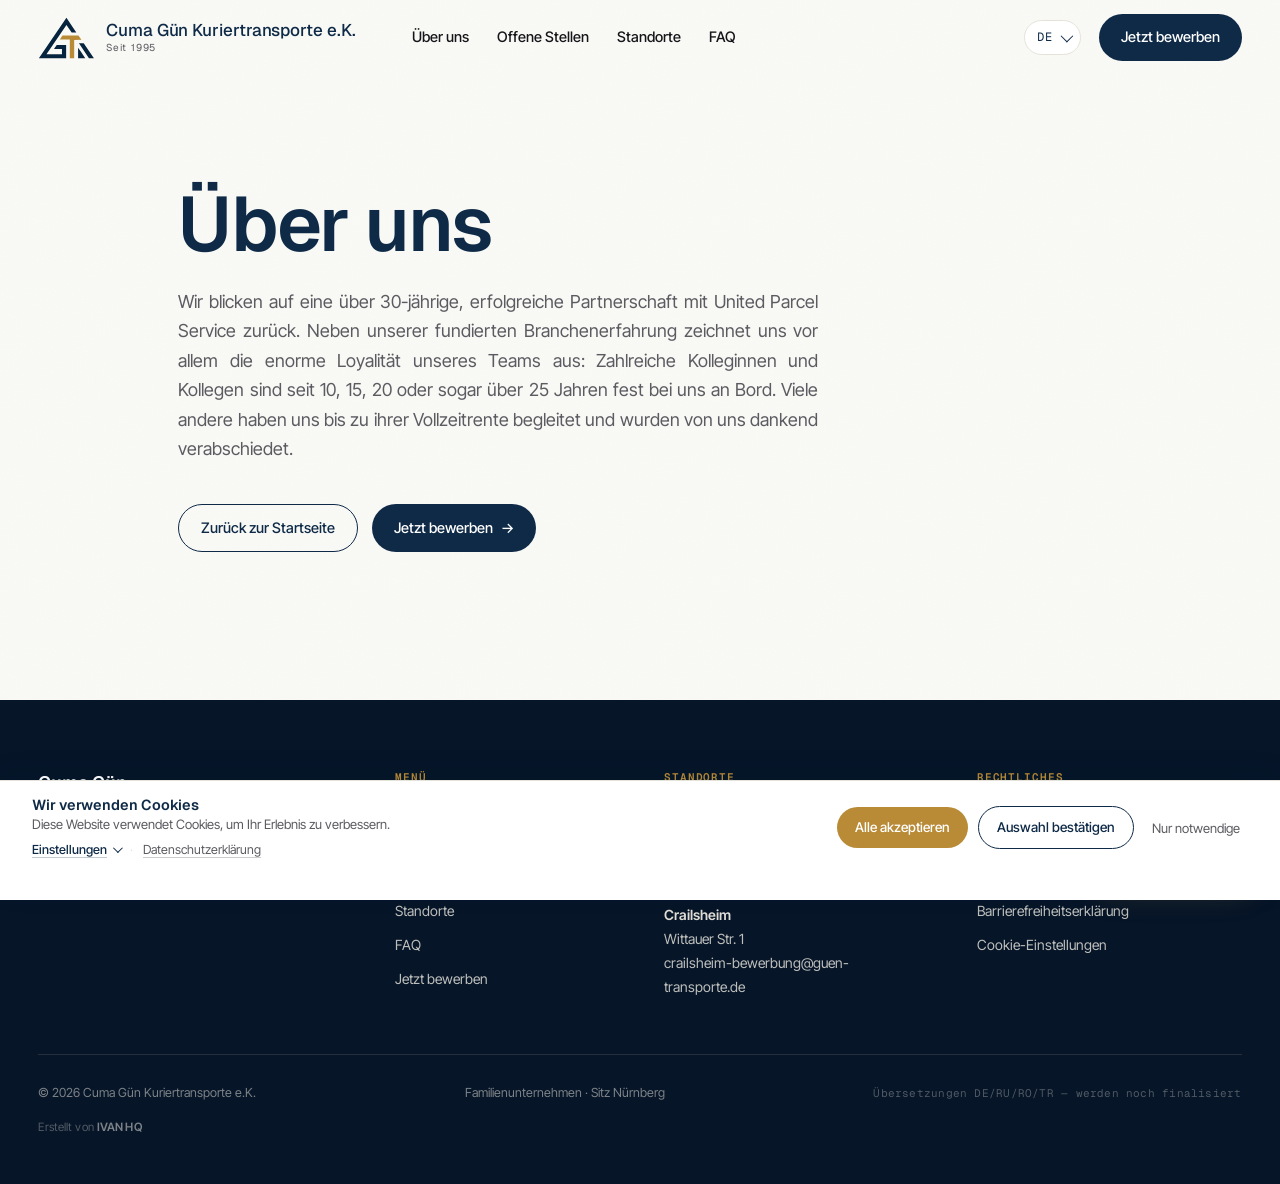
==== ueber-uns.html @ c6603fc7 "Add files via upload Update site v0.1.4" ====
<!DOCTYPE html>
<html lang="de">
<head>
<meta charset="UTF-8" />
<meta name="viewport" content="width=device-width, initial-scale=1.0" />
<title>Über uns · Cuma Gün Kuriertransporte e.K.</title>
<meta name="description" content="Paketzusteller werden bei Cuma Gün Kuriertransporte e.K. — Familienunternehmen seit September 1995, im Auftrag von United Parcel Service. Standorte Nürnberg und Crailsheim." />

<!-- OpenGraph -->
<meta property="og:title" content="Karriere · Cuma Gün Kuriertransporte e.K." />
<meta property="og:description" content="Werden Sie Paketzusteller bei einem familiengeführten Logistikbetrieb mit 30 Jahren Erfahrung — im Auftrag von United Parcel Service." />
<meta property="og:type" content="website" />
<meta property="og:image" content="https://guen-transporte.com/wp-content/uploads/2025/06/panorama_transporter_bearbeitet-2.png" />

<link rel="icon" href="data:image/svg+xml,%3Csvg%20xmlns%3D%22http%3A%2F%2Fwww.w3.org%2F2000%2Fsvg%22%20viewBox%3D%22110%20134%20925%20685%22%3E%3Cpath%20d%3D%22M%20764%20637%20L%20764%20806%20L%20881%20805%20L%20808%20697%20Z%20M%20778%20563%20L%20941%20806%20L%201022%20806%20L%20856%20562%20Z%20M%20574%20148%20L%20571%20149%20L%20124%20806%20L%20569%20806%20L%20569%20591%20L%20415%20591%20L%20371%20655%20L%20501%20656%20L%20501%20740%20L%20252%20741%20L%20251%20738%20L%20574%20264%20L%20659%20387%20L%20735%20387%20Z%22%20fill%3D%22%2306243D%22%20fill-rule%3D%22evenodd%22%2F%3E%3Cpath%20d%3D%22M%20509%20436%20L%20467%20499%20L%20629%20500%20L%20629%20806%20L%20700%20806%20L%20700%20508%20L%20818%20507%20L%20818%20505%20L%20770%20436%20Z%22%20fill%3D%22%23b98b36%22%20fill-rule%3D%22evenodd%22%2F%3E%3C%2Fsvg%3E" />

<!-- Fonts: Geist + Inter Tight + Geist Mono -->
<link rel="preconnect" href="https://fonts.googleapis.com">
<link rel="preconnect" href="https://fonts.gstatic.com" crossorigin>
<link href="https://fonts.googleapis.com/css2?family=Geist:wght@400;500;600;700;800&family=Inter+Tight:wght@400;500;600;700&family=Geist+Mono:wght@400;500&display=swap" rel="stylesheet">

<!-- JSON-LD -->
<script type="application/ld+json">
{
  "@context": "https://schema.org",
  "@type": "MovingCompany",
  "name": "Cuma Gün Kuriertransporte e.K.",
  "foundingDate": "1995-09",
  "email": "nuernberg-bewerbung@guen-transporte.de",
  "telephone": "+49 911 6323697",
  "location": [
    {
      "@type": "Place",
      "name": "Hauptsitz Nürnberg",
      "address": {
        "@type": "PostalAddress",
        "streetAddress": "Koblenzer Str. 13",
        "postalCode": "90451",
        "addressLocality": "Nürnberg",
        "addressCountry": "DE"
      },
      "openingHoursSpecification": [
        { "@type": "OpeningHoursSpecification", "dayOfWeek": ["Monday","Tuesday","Wednesday","Thursday","Friday"], "opens": "07:00", "closes": "18:00" },
        { "@type": "OpeningHoursSpecification", "dayOfWeek": "Saturday", "opens": "07:00", "closes": "12:00" }
      ]
    },
    {
      "@type": "Place",
      "name": "Niederlassung Crailsheim",
      "address": {
        "@type": "PostalAddress",
        "streetAddress": "Wittauer Straße 1",
        "postalCode": "74564",
        "addressLocality": "Crailsheim",
        "addressCountry": "DE"
      }
    }
  ],
  "contactPoint": {
    "@type": "ContactPoint",
    "contactType": "recruitment",
    "email": "crailsheim-bewerbung@guen-transporte.de",
    "areaServed": "Crailsheim"
  }
}
</script>

<style>
/* ===== Reset & base ===== */
*, *::before, *::after { box-sizing: border-box; }
html { scroll-behavior: smooth; }
body {
  margin: 0;
  font-family: 'Inter Tight', system-ui, sans-serif;
  font-size: 17px;
  line-height: 1.55;
  color: #16161A;
  background: #FAFAF7;
  -webkit-font-smoothing: antialiased;
  text-rendering: optimizeLegibility;
}

/* Subtle paper texture */
body::before {
  content: "";
  position: fixed; inset: 0;
  pointer-events: none;
  opacity: 0.035;
  z-index: 1;
  background-image: url("data:image/svg+xml;utf8,<svg xmlns='http://www.w3.org/2000/svg' width='180' height='180'><filter id='n'><feTurbulence type='fractalNoise' baseFrequency='0.85' numOctaves='2' stitchTiles='stitch'/><feColorMatrix values='0 0 0 0 0  0 0 0 0 0  0 0 0 0 0  0 0 0 0.4 0'/></filter><rect width='100%' height='100%' filter='url(%23n)'/></svg>");
}

img { max-width: 100%; display: block; }
a { color: inherit; text-decoration: none; }
button { font: inherit; cursor: pointer; border: 0; background: transparent; color: inherit; }
input, select, textarea { font: inherit; color: inherit; }

h1, h2, h3, h4, h5 {
  font-family: 'Geist', system-ui, sans-serif;
  font-weight: 600;
  line-height: 1.05;
  letter-spacing: -0.02em;
  margin: 0;
  color: #0E2A47;
  text-wrap: balance;
}

.mono {
  font-family: 'Geist Mono', ui-monospace, monospace;
  font-feature-settings: "ss01", "ss02";
}

:root {
  --navy: #0E2A47;
  --navy-deep: #061528;
  --bronze: #B98B36;
  --bronze-soft: #F2E9D4;
  --bg: #FAFAF7;
  --surface: #FFFFFF;
  --beige: #F4F1EA;
  --ink: #16161A;
  --ink-muted: #5B5B61;
  --line: #E5E2D9;
  --dark-text: #F2EFE5;
  --radius: 18px;
  --shadow-sm: 0 1px 2px rgba(14,42,71,0.06), 0 2px 8px rgba(14,42,71,0.04);
  --shadow-md: 0 8px 32px rgba(14,42,71,0.10), 0 2px 8px rgba(14,42,71,0.05);
}

.container {
  width: 100%;
  max-width: 1280px;
  margin: 0 auto;
  padding: 0 clamp(20px, 3vw, 40px);
  position: relative;
  z-index: 2;
}

@media (max-width: 768px) {
  .container { padding: 0 20px; }
  body { font-size: 16px; }
}

section { padding: 100px 0; position: relative; }
.hero { padding: 110px 0 60px !important; }
@media (max-width: 768px) { section { padding: 64px 0; } .hero { padding: 90px 0 50px !important; } }

.section-kicker {
  font-family: 'Geist Mono', monospace;
  font-size: 13px;
  letter-spacing: 0.06em;
  color: var(--bronze);
  text-transform: uppercase;
  margin-bottom: 20px;
}

.section-h2 {
  font-size: clamp(34px, 4.5vw, 56px);
  margin-bottom: 18px;
  max-width: 18ch;
}
.section-h2 .em {
  font-style: normal;
  color: var(--bronze);
  font-weight: 700;
}
.section-h2 .em::after { display: none; }

.section-lede {
  font-size: clamp(17px, 1.4vw, 19px);
  color: var(--ink-muted);
  max-width: 62ch;
  margin: 0 0 56px;
  line-height: 1.6;
}

.section--dark { background: var(--navy); color: var(--dark-text); }
.section--dark h2, .section--dark h3 { color: #fff; }
.section--dark .section-lede { color: rgba(242,239,229,0.78); }
.section--dark .section-kicker { color: var(--bronze); }

.section--beige { background: var(--beige); }

/* Reveal */
.reveal { opacity: 0; transform: translateY(24px); transition: opacity 0.8s ease, transform 0.8s cubic-bezier(.2,.7,.2,1); }
.reveal.in { opacity: 1; transform: none; }

/* ============== HEADER ============== */
.header {
  position: fixed; top: 0; left: 0; right: 0;
  height: 76px;
  z-index: 100;
  display: flex; align-items: center;
  transition: background 0.3s, box-shadow 0.3s, border-color 0.3s;
  border-bottom: 1px solid transparent;
}
.header.scrolled {
  background: rgba(250,250,247,0.85);
  backdrop-filter: saturate(180%) blur(14px);
  -webkit-backdrop-filter: saturate(180%) blur(14px);
  border-bottom-color: var(--line);
}
.header__inner {
  display: flex; align-items: center; gap: 32px;
  width: 100%;
}
.brand {
  display: flex; flex-direction: row; align-items: center; gap: 11px;
  font-family: 'Geist', sans-serif;
  flex-shrink: 0;
}
.brand__logo {
  height: 42px; width: auto;
  display: block;
  flex-shrink: 0;
}
.brand__text {
  display: flex; flex-direction: column; line-height: 1; gap: 4px;
}
@media (max-width: 380px) {
  .brand__sub { display: none; }
  .brand__name { font-size: 13.5px; }
}
.brand__name {
  font-weight: 500;
  font-size: 17px;
  color: #0e2a47;
  letter-spacing: -0.005em;
  white-space: nowrap;
}
.brand__sub {
  font-size: 10px;
  letter-spacing: 0.08em;
  color: var(--ink-muted);
  white-space: nowrap;
}
.brand__co { color: inherit; font-weight: inherit; }

.nav { display: flex; gap: 28px; margin-left: 24px; }
.nav a {
  font-size: 14.5px;
  font-weight: 500;
  color: var(--ink);
  position: relative;
  padding: 6px 0;
}
.nav a:hover { color: var(--bronze); }

.header__right { margin-left: auto; display: flex; align-items: center; gap: 18px; }

/* ===== Language dropdown ===== */
.lang {
  position: relative;
  font-family: 'Geist Mono', monospace;
}
.lang__toggle {
  display: inline-flex; align-items: center; gap: 6px;
  padding: 7px 10px 7px 12px;
  border: 1px solid var(--line);
  border-radius: 999px;
  background: var(--surface);
  font-size: 12px;
  letter-spacing: 0.06em;
  color: var(--navy);
  transition: border-color .2s, background .2s, color .2s;
}
.lang:hover .lang__toggle,
.lang:focus-within .lang__toggle { border-color: var(--bronze); color: var(--bronze); }
.lang__chev {
  width: 9px; height: 9px;
  border-right: 1.5px solid currentColor;
  border-bottom: 1.5px solid currentColor;
  transform: rotate(45deg) translateY(-2px);
  margin-left: 2px;
  transition: transform .2s;
}
.lang:hover .lang__chev,
.lang:focus-within .lang__chev { transform: rotate(-135deg) translateY(0); }
.lang__menu {
  position: absolute;
  top: 100%;
  right: 0;
  padding-top: 6px;       /* invisible bridge so hover doesn't break */
  min-width: 140px;
  opacity: 0;
  visibility: hidden;
  transform: translateY(-4px);
  transition: opacity .2s ease, visibility .2s ease, transform .2s ease;
  transition-delay: 200ms; /* grace period on close */
  z-index: 60;
}
.lang:hover .lang__menu,
.lang:focus-within .lang__menu {
  opacity: 1;
  visibility: visible;
  transform: translateY(0);
  transition-delay: 0ms; /* open immediately */
}
.lang__menu-inner {
  background: var(--surface);
  border: 1px solid var(--line);
  border-radius: 12px;
  box-shadow: 0 12px 32px rgba(14,42,71,0.10);
  padding: 6px;
  display: flex; flex-direction: column;
}
.lang__menu button {
  display: flex; align-items: center; justify-content: space-between;
  padding: 9px 12px;
  border-radius: 8px;
  font-size: 12px;
  letter-spacing: 0.06em;
  color: var(--ink);
  text-align: left;
  transition: background .15s, color .15s;
}
.lang__menu button:hover { background: var(--bronze-soft); color: var(--bronze); }
.lang__menu button .lang__name { color: var(--ink-muted); font-family: 'Inter Tight', sans-serif; font-size: 11.5px; letter-spacing: 0; }
.lang__menu button:hover .lang__name { color: var(--bronze); }

.header__phone {
  font-size: 14px; font-weight: 500; color: var(--ink);
  display: flex; align-items: center; gap: 6px;
}
.header__phone:hover { color: var(--bronze); }

.btn {
  display: inline-flex; align-items: center; gap: 8px;
  padding: 12px 22px;
  border-radius: 999px;
  font-weight: 500; font-size: 14.5px;
  font-family: 'Inter Tight', sans-serif;
  transition: all 0.25s cubic-bezier(.2,.7,.2,1);
  cursor: pointer;
  white-space: nowrap;
}
.btn--primary { background: var(--navy); color: #fff; position: relative; overflow: visible; }
.btn--primary:hover { background: #163759; transform: translateY(-1px); box-shadow: 0 8px 20px rgba(14,42,71,0.18); }
.btn--primary::before {
  content: "";
  position: absolute; inset: 0;
  border-radius: inherit;
  box-shadow: 0 0 0 0 rgba(14,42,71,0.45);
  animation: btnPulse 2.2s ease-out infinite;
  pointer-events: none;
}
@keyframes btnPulse {
  0% { box-shadow: 0 0 0 0 rgba(14,42,71,0.45); }
  70% { box-shadow: 0 0 0 14px rgba(14,42,71,0); }
  100% { box-shadow: 0 0 0 0 rgba(14,42,71,0); }
}
.btn--bronze { background: var(--bronze); color: #fff; }
.btn--bronze:hover { background: #a47a2c; transform: translateY(-1px); box-shadow: 0 8px 20px rgba(185,139,54,0.3); }
.btn--ghost { background: transparent; color: var(--navy); border: 1px solid var(--navy); }
.btn--ghost:hover { background: var(--navy); color: #fff; }
.btn--ghost-light { background: transparent; color: #fff; border: 1px solid rgba(242,239,229,0.4); }
.btn--ghost-light:hover { background: #fff; color: var(--navy); border-color: #fff; }
.btn .arrow { display: inline-block; transition: transform 0.25s; }
.btn:hover .arrow { transform: translateX(3px); }

.burger { display: none; width: 36px; height: 36px; align-items: center; justify-content: center; }
.burger span { display: block; width: 22px; height: 2px; background: var(--ink); position: relative; }
.burger span::before, .burger span::after { content:""; position: absolute; left: 0; width: 100%; height: 2px; background: var(--ink); }
.burger span::before { top: -7px; }
.burger span::after { top: 7px; }

@media (max-width: 1024px) {
  .nav { display: none; }
}
@media (max-width: 768px) {
  .header__phone { display: none; }
  .header__cta { display: none; }
  .burger { display: flex; }
}

/* Mobile nav drawer */
.mobile-nav {
  position: fixed; inset: 76px 0 0 0;
  background: #FAFAF7;
  z-index: 99;
  padding: 32px 24px;
  display: none;
  flex-direction: column;
  gap: 18px;
}
.mobile-nav.open { display: flex; }
.mobile-nav a { font-size: 22px; font-family: 'Geist', sans-serif; font-weight: 500; color: var(--navy); }
.mobile-nav .mobile-cta { margin-top: 16px; }

/* ============== HERO ============== */
.hero {
  padding: 110px 0 60px;
  position: relative;
}
.hero__grid {
  display: grid;
  grid-template-columns: 1.45fr 0.8fr;
  gap: 56px;
  align-items: center;
}
.hero__left {
  display: flex;
  align-items: center;
  gap: 38px;
}
@media (max-width: 1100px) {
  .hero__grid { grid-template-columns: 1.3fr 0.85fr; gap: 40px; }
  .hero__left { gap: 28px; }
}
@media (max-width: 1140px) {
  .hero__grid { grid-template-columns: 1fr; gap: 40px; }
  .hero { padding: 120px 0 60px; }
  .hero__photo-wrap { max-width: 560px; }
}
@media (max-width: 560px) {
  .hero__left { flex-direction: column; align-items: flex-start; gap: 24px; }
}

/* Founder portrait placeholder */
.founder {
  margin: 0;
  flex-shrink: 0;
  width: 220px;
}
.founder__photo {
  position: relative;
  width: 100%;
  aspect-ratio: 3 / 4;
  border-radius: 14px;
  overflow: hidden;
  background: linear-gradient(155deg, var(--navy) 0%, #1d4170 52%, var(--bronze) 150%);
  box-shadow: var(--shadow-md);
}
.founder__photo::before {
  content: "";
  position: absolute; inset: 0;
  background-image: repeating-linear-gradient(135deg, rgba(255,255,255,0.06) 0 11px, rgba(255,255,255,0) 11px 22px);
}
.founder__badge {
  position: absolute;
  top: 12px; left: 12px;
  background: rgba(6,21,40,0.6);
  backdrop-filter: blur(6px);
  -webkit-backdrop-filter: blur(6px);
  color: var(--bronze);
  font-size: 10px;
  letter-spacing: 0.12em;
  padding: 5px 9px;
  border-radius: 999px;
  border: 1px solid rgba(185,139,54,0.4);
}
.founder__cap {
  display: flex; flex-direction: column; gap: 3px;
  margin-top: 14px;
}
.founder__name {
  font-family: 'Geist', sans-serif;
  font-weight: 600;
  font-size: 15px;
  color: var(--navy);
  letter-spacing: -0.01em;
}
.founder__role {
  font-size: 13px;
  color: var(--ink-muted);
}
.founder__note { margin-top: 4px; }
@media (max-width: 560px) {
  .founder { width: 180px; }
}

/* New hero text lines */
.hero__ups {
  font-family: 'Inter Tight', sans-serif;
  font-style: italic;
  font-size: clamp(15px, 1.4vw, 18px);
  color: var(--ink);
  margin: -8px 0 18px;
  max-width: 46ch;
  line-height: 1.45;
}
.hero__sub {
  font-family: 'Geist', sans-serif;
  font-size: clamp(19px, 1.9vw, 25px);
  color: var(--bronze);
  font-weight: 500;
  margin: 0 0 26px;
  letter-spacing: -0.01em;
}

.hero__eyebrow {
  display: inline-flex; align-items: center; gap: 10px;
  padding: 7px 14px 7px 12px;
  border: 1px solid var(--line);
  border-radius: 999px;
  background: var(--surface);
  font-size: 13px;
  font-family: 'Geist Mono', monospace;
  letter-spacing: 0.02em;
  color: var(--ink-muted);
  margin-bottom: 28px;
}
.hero__eyebrow .dot {
  width: 8px; height: 8px; border-radius: 50%;
  background: #2db168;
  box-shadow: 0 0 0 0 rgba(45,177,104,0.5);
  animation: pulseDot 2s ease-out infinite;
}
@keyframes pulseDot {
  0% { box-shadow: 0 0 0 0 rgba(45,177,104,0.6); }
  70% { box-shadow: 0 0 0 12px rgba(45,177,104,0); }
  100% { box-shadow: 0 0 0 0 rgba(45,177,104,0); }
}

.hero h1 {
  font-size: clamp(38px, 5.5vw, 68px);
  letter-spacing: -0.025em;
  margin-bottom: 26px;
}
.hero h1 .bronze {
  color: var(--bronze);
  font-style: normal;
}

.hero__lede {
  font-size: clamp(16px, 1.3vw, 18px);
  color: var(--ink-muted);
  margin: 0 0 36px;
  max-width: 52ch;
  line-height: 1.6;
}

.hero__cta { display: flex; gap: 14px; flex-wrap: wrap; }

.hero__photo-wrap {
  position: relative;
  border-radius: var(--radius);
  overflow: hidden;
  aspect-ratio: 4/5;
  background: var(--beige);
  box-shadow: var(--shadow-md);
}
.hero__photo {
  width: 100%; height: 100%;
  object-fit: cover;
  animation: kenBurns 20s ease-in-out infinite alternate;
}
@keyframes kenBurns {
  0% { transform: scale(1.0) translate(0,0); }
  100% { transform: scale(1.04) translate(-1%, -1%); }
}
.hero__caption {
  position: absolute;
  bottom: 16px; left: 16px;
  padding: 9px 14px;
  border-radius: 999px;
  background: rgba(14,42,71,0.78);
  backdrop-filter: blur(8px);
  -webkit-backdrop-filter: blur(8px);
  color: #fff;
  font-size: 12.5px;
  font-family: 'Geist Mono', monospace;
  letter-spacing: 0.02em;
}

/* Stats strip */
.hero__stats {
  margin-top: 56px;
  padding-top: 28px;
  border-top: 1px solid var(--line);
  display: grid;
  grid-template-columns: repeat(3, 1fr);
  gap: 40px;
}
@media (max-width: 768px) {
  .hero__stats { grid-template-columns: 1fr; gap: 28px; margin-top: 40px; }
}
.stat__num {
  font-family: 'Geist', sans-serif;
  font-size: clamp(48px, 5vw, 64px);
  font-weight: 600;
  color: var(--navy);
  letter-spacing: -0.03em;
  line-height: 1;
  margin-bottom: 8px;
  display: flex;
  align-items: baseline;
  gap: 4px;
}
.stat__num .accent { color: var(--bronze); }
.stat__num .unit { font-size: 0.45em; color: var(--ink-muted); font-weight: 500; margin-left: 6px; }
.stat__label {
  font-size: 14.5px;
  color: var(--ink-muted);
  max-width: 32ch;
  line-height: 1.5;
}

.sticky-apply {
  position: fixed;
  bottom: 24px; right: 24px;
  z-index: 90;
  padding: 14px 22px;
  font-size: 14.5px;
  font-weight: 500;
  background: var(--bronze);
  color: #fff;
  box-shadow: 0 12px 32px rgba(185,139,54,0.35);
  display: inline-flex; align-items: center; gap: 8px;
  border-radius: 999px;
  overflow: visible;
  position: fixed;
}
.sticky-apply::before {
  content: "";
  position: absolute; inset: 0;
  border-radius: inherit;
  box-shadow: 0 0 0 0 rgba(185,139,54,0.45);
  animation: stickyPulse 2.2s ease-out infinite;
  pointer-events: none;
}
@keyframes stickyPulse {
  0%   { box-shadow: 0 0 0 0 rgba(185,139,54,0.45); }
  70%  { box-shadow: 0 0 0 18px rgba(185,139,54,0); }
  100% { box-shadow: 0 0 0 0 rgba(185,139,54,0); }
}
.sticky-apply:hover { transform: translateY(-2px); }
@media (max-width: 600px) {
  .sticky-apply { bottom: 16px; right: 16px; padding: 12px 18px; font-size: 13.5px; }
}

/* Demo footnote (small grey text) */
.demo-note {
  display: inline-block;
  font-family: 'Geist Mono', monospace;
  font-size: 11px;
  color: var(--ink-muted);
  letter-spacing: 0.02em;
  opacity: 0.7;
}

</style>
</head>
<body>

<!-- ============== HEADER ============== -->
<header class="header" id="header">
  <div class="container header__inner">
    <a href="index.html" class="brand">
      <svg class="brand__logo" viewBox="110 134 925 685" role="img" aria-label="Cuma Gün Kuriertransporte e.K. Logo"><path d="M 764 637 L 764 806 L 881 805 L 808 697 Z M 778 563 L 941 806 L 1022 806 L 856 562 Z M 574 148 L 571 149 L 124 806 L 569 806 L 569 591 L 415 591 L 371 655 L 501 656 L 501 740 L 252 741 L 251 738 L 574 264 L 659 387 L 735 387 Z" fill="#06243D" fill-rule="evenodd"></path><path d="M 509 436 L 467 499 L 629 500 L 629 806 L 700 806 L 700 508 L 818 507 L 818 505 L 770 436 Z" fill="#b98b36" fill-rule="evenodd"></path></svg>
      <span class="brand__text">
        <span class="brand__name"><span class="brand__co">Cuma Gün</span> Kuriertransporte e.K.</span>
        <span class="brand__sub" data-i18n="brand_sub">Seit 1995</span>
      </span>
    </a>
    <nav class="nav">
      <a href="ueber-uns.html" data-i18n="nav_ueber">Über uns</a>
      <a href="index.html#stellen" data-i18n="nav_stellen">Offene Stellen</a>
      <a href="index.html#standorte" data-i18n="nav_standorte">Standorte</a>
      <a href="index.html#faq" data-i18n="nav_faq">FAQ</a>
    </nav>
    <div class="header__right">
      <div class="lang" id="lang">
        <button class="lang__toggle" id="langToggle" aria-haspopup="listbox" aria-expanded="false">
          <span id="langCurrent">DE</span>
          <span class="lang__chev" aria-hidden="true"></span>
        </button>
        <div class="lang__menu" id="langMenu" role="listbox">
          <div class="lang__menu-inner">
            <button data-lang="de" role="option"><span>DE</span><span class="lang__name">Deutsch</span></button>
            <button data-lang="ru" role="option"><span>RU</span><span class="lang__name">Русский</span></button>
            <button data-lang="ro" role="option"><span>RO</span><span class="lang__name">Română</span></button>
            <button data-lang="tr" role="option"><span>TR</span><span class="lang__name">Türkçe</span></button>
          </div>
        </div>
      </div>
      <a href="index.html#bewerbung" class="btn btn--primary header__cta" data-i18n="cta_apply">Jetzt bewerben</a>
      <button class="burger" id="burger" aria-label="Menu"><span></span></button>
    </div>
  </div>
</header>

<!-- Mobile nav -->
<div class="mobile-nav" id="mobileNav">
  <a href="ueber-uns.html" data-i18n="nav_ueber">Über uns</a>
  <a href="index.html#stellen" data-i18n="nav_stellen">Offene Stellen</a>
  <a href="index.html#standorte" data-i18n="nav_standorte">Standorte</a>
  <a href="index.html#faq" data-i18n="nav_faq">FAQ</a>
  <a href="tel:+499116323697" style="font-family:'Geist Mono',monospace;font-size:16px;color:var(--ink-muted);">+49 911 6323697</a>
  <a href="index.html#bewerbung" class="btn btn--primary mobile-cta" data-i18n="cta_apply">Jetzt bewerben</a>
</div>

<a id="top"></a>



<!-- ============== ÜBER UNS (placeholder) ============== -->
<main>
<section class="ueber">
  <div class="container">
    <h1 class="ueber__h1" data-i18n="ueber_h1">Über uns</h1>
    <p class="ueber__body" data-i18n="ueber_body">Wir blicken auf eine über 30-jährige, erfolgreiche Partnerschaft mit United Parcel Service zurück. Neben unserer fundierten Branchenerfahrung zeichnet uns vor allem die enorme Loyalität unseres Teams aus: Zahlreiche Kolleginnen und Kollegen sind seit 10, 15, 20 oder sogar über 25 Jahren fest bei uns an Bord. Viele andere haben uns bis zu ihrer Vollzeitrente begleitet und wurden von uns dankend verabschiedet.</p>
    <div class="ueber__cta">
      <a href="index.html" class="btn btn--ghost" data-i18n="ueber_home">Zurück zur Startseite</a>
      <a href="index.html#bewerbung" class="btn btn--primary"><span data-i18n="cta_apply">Jetzt bewerben</span> <span class="arrow">→</span></a>
    </div>
  </div>
</section>
</main>

<style>
.ueber {
  padding: 184px 0 120px;
  min-height: calc(100vh - 360px);
  display: flex;
  align-items: center;
}
.ueber .container { max-width: 1000px; }
.ueber__h1 {
  font-size: clamp(44px, 6vw, 80px);
  letter-spacing: -0.025em;
  margin-bottom: 22px;
}
.ueber__lede {
  font-family: 'Geist', sans-serif;
  font-size: clamp(20px, 2vw, 26px);
  color: var(--bronze);
  font-weight: 500;
  margin: 0 0 24px;
  letter-spacing: -0.01em;
}
.ueber__body {
  font-size: clamp(17px, 1.4vw, 19px);
  color: var(--ink-muted);
  text-align: justify;
  max-width: 64ch;
  line-height: 1.65;
  margin: 0 0 40px;
}
.ueber__cta { display: flex; gap: 14px; flex-wrap: wrap; margin-bottom: 28px; }
.ueber__note { display: inline-block; }
@media (max-width: 768px) { .ueber { padding: 150px 0 90px; } }
</style>


<!-- ============== FOOTER ============== -->
<footer class="footer">
  <div class="container">
    <div class="footer__grid">
      <div class="footer__col">
        <div class="footer__brand">Cuma Gün<br/>Kuriertransporte e.K.</div>
        <p class="footer__tagline" data-i18n="footer_tagline">Familiengeführter Kurierdienst seit September 1995.</p>
      </div>
      <div class="footer__col">
        <h5 class="footer__h" data-i18n="footer_menu">Menü</h5>
        <ul>
          <li><a href="ueber-uns.html" data-i18n="nav_ueber">Über uns</a></li>
          <li><a href="index.html#arbeitstag" data-i18n="nav_arbeitstag">Arbeitstag</a></li>
          <li><a href="index.html#stellen" data-i18n="nav_stellen">Offene Stellen</a></li>
          <li><a href="index.html#standorte" data-i18n="nav_standorte">Standorte</a></li>
          <li><a href="index.html#faq" data-i18n="nav_faq">FAQ</a></li>
          <li><a href="index.html#bewerbung" data-i18n="cta_apply">Jetzt bewerben</a></li>
        </ul>
      </div>
      <div class="footer__col">
        <h5 class="footer__h" data-i18n="footer_locations">Standorte</h5>
        <ul>
          <li><strong>Nürnberg</strong><br/>Koblenzer Str. 13<br/><a href="mailto:nuernberg-bewerbung@guen-transporte.de">nuernberg-bewerbung@guen-transporte.de</a></li>
          <li><strong>Crailsheim</strong><br/>Wittauer Str. 1<br/><a href="mailto:crailsheim-bewerbung@guen-transporte.de">crailsheim-bewerbung@guen-transporte.de</a></li>
        </ul>
      </div>
      <div class="footer__col">
        <h5 class="footer__h" data-i18n="footer_legal">Rechtliches</h5>
        <ul>
          <li><a href="#impressum" data-legal="imprint" data-i18n="footer_imprint">Impressum</a></li>
          <li><a href="#datenschutz" data-legal="privacy" data-i18n="footer_privacy">Datenschutzerklärung</a></li>
          <li><a href="#agb" data-legal="agb">AGB</a></li>
          <li><a href="#barrierefreiheit" data-legal="a11y" data-i18n="footer_a11y">Barrierefreiheitserklärung</a></li>
          <li><a href="#cookies" data-cookies-reopen data-i18n="footer_cookies">Cookie-Einstellungen</a></li>
        </ul>
      </div>
    </div>
    <div class="footer__bottom">
      <span>© 2026 Cuma Gün Kuriertransporte e.K.</span>
      <span data-i18n="footer_family">Familienunternehmen · Sitz Nürnberg</span>
      <span class="footer__lang demo-note">Übersetzungen DE/RU/RO/TR — wird noch finalisiert</span>
    </div>
    <p class="footer__credit">Erstellt von <span>IVAN HQ</span></p>
  </div>
</footer>

<style>
.footer {
  background: var(--navy-deep);
  color: rgba(242,239,229,0.78);
  padding: 72px 0 36px;
  position: relative;
  z-index: 2;
}
.footer__grid {
  display: grid;
  grid-template-columns: 1.4fr 1fr 1.2fr 1.2fr;
  gap: 48px;
  margin-bottom: 56px;
}
@media (max-width: 900px) { .footer__grid { grid-template-columns: 1fr 1fr; gap: 36px; } }
@media (max-width: 500px) { .footer__grid { grid-template-columns: 1fr; } }
.footer__brand {
  font-family: 'Geist', sans-serif;
  font-size: 18px;
  font-weight: 600;
  color: #fff;
  line-height: 1.25;
  margin-bottom: 14px;
}
.footer__tagline { font-size: 14px; max-width: 32ch; color: rgba(242,239,229,0.6); margin: 0; line-height: 1.55; }
.footer__h {
  font-family: 'Geist Mono', monospace;
  font-size: 11px;
  letter-spacing: 0.08em;
  text-transform: uppercase;
  color: var(--bronze);
  margin: 0 0 14px;
}
.footer__col ul { list-style: none; padding: 0; margin: 0; display: flex; flex-direction: column; gap: 10px; font-size: 14px; }
.footer__col li { line-height: 1.7; }
.footer__col a:hover { color: var(--bronze); }
.footer__col strong { color: rgba(242,239,229,0.92); font-weight: 600; }
.footer__bottom {
  border-top: 1px solid rgba(242,239,229,0.12);
  padding-top: 28px;
  display: flex; justify-content: space-between; align-items: center;
  gap: 18px; flex-wrap: wrap;
  font-size: 12.5px;
  color: rgba(242,239,229,0.5);
}
.footer__lang { color: rgba(242,239,229,0.45); }
.footer__credit { margin-top: 16px; font-size: 11.5px; letter-spacing: .01em; color: rgba(242,239,229,0.32); }
.footer__credit span { color: rgba(242,239,229,0.5); font-weight: 600; }
.footer__socials { display: flex; gap: 8px; margin-top: 18px; }
.social {
  width: 36px; height: 36px;
  border-radius: 50%;
  border: 1px solid rgba(242,239,229,0.22);
  display: inline-flex; align-items: center; justify-content: center;
  color: rgba(242,239,229,0.7);
  transition: color .2s, border-color .2s, background .2s, transform .2s;
}
.social:hover {
  color: var(--bronze);
  border-color: var(--bronze);
  transform: translateY(-2px);
}
.social--text span {
  font-family: 'Geist', sans-serif;
  font-weight: 700;
  font-size: 14px;
  letter-spacing: -0.02em;
}
</style>

<!-- ============== LEGAL MODAL (Impressum / DSGVO / AGB / BFSG) ============== -->
<div class="legalmodal" id="legalModal" aria-hidden="true" role="dialog">
  <div class="legalmodal__backdrop" data-legal-close></div>
  <div class="legalmodal__card" role="document">
    <button class="empmodal__close" data-legal-close aria-label="Close">
      <svg width="18" height="18" viewBox="0 0 24 24" fill="none" stroke="currentColor" stroke-width="2" stroke-linecap="round"><path d="M6 6l12 12M18 6L6 18"/></svg>
    </button>
    <div class="legalmodal__body">
      <div class="legalmodal__kicker mono" id="legalKicker">RECHTLICHES</div>
      <h3 class="legalmodal__title" id="legalTitle">Impressum</h3>
      <div class="legalmodal__text" id="legalText"></div>
      <div class="legalmodal__placeholder mono" id="legalPlaceholderNote">Platzhalter · wird vor Veröffentlichung finalisiert</div>
    </div>
  </div>
</div>

<style>
.legalmodal {
  position: fixed; inset: 0;
  z-index: 200;
  display: none;
  align-items: center; justify-content: center;
  padding: 24px;
}
.legalmodal.open { display: flex; }
.legalmodal__backdrop {
  position: absolute; inset: 0;
  background: rgba(6,21,40,0.6);
  backdrop-filter: blur(6px);
  -webkit-backdrop-filter: blur(6px);
  animation: empFade .2s ease;
}
.legalmodal__card {
  position: relative;
  width: 100%; max-width: 720px;
  max-height: 86vh;
  overflow: auto;
  background: var(--surface);
  border-radius: 20px;
  box-shadow: 0 24px 80px rgba(0,0,0,0.35);
  animation: empPop .22s cubic-bezier(.2,.7,.2,1);
  padding: 0;
}
.legalmodal__body { padding: 44px 44px 36px; }
@media (max-width: 600px) { .legalmodal__body { padding: 36px 24px 28px; } }
.legalmodal__kicker {
  font-size: 11px;
  letter-spacing: 0.1em;
  color: var(--bronze);
  margin-bottom: 14px;
}
.legalmodal__title {
  font-family: 'Geist', sans-serif;
  font-size: clamp(26px, 3vw, 34px);
  font-weight: 600;
  color: var(--navy);
  letter-spacing: -0.02em;
  margin: 0 0 22px;
}
.legalmodal__text {
  font-size: 15.5px;
  color: var(--ink-muted);
  line-height: 1.65;
}
.legalmodal__text p { margin: 0 0 14px; }
.legalmodal__placeholder {
  margin-top: 28px;
  padding: 14px 18px;
  background: var(--bronze-soft);
  border-left: 3px solid var(--bronze);
  border-radius: 6px;
  font-size: 11.5px;
  letter-spacing: 0.04em;
  color: var(--bronze);
  text-transform: uppercase;
}
</style>


<!-- ============== COOKIE CONSENT BANNER (slim bottom bar) ============== -->
<div class="cookies" id="cookies" aria-hidden="true" role="dialog" aria-labelledby="cookiesTitle">
  <div class="cookies__bar">
    <div class="cookies__text">
      <h4 class="cookies__title" id="cookiesTitle" data-i18n="ck_title">Wir verwenden Cookies</h4>
      <p class="cookies__body" data-i18n="ck_body_short">Diese Website verwendet Cookies, um Ihr Erlebnis zu verbessern.</p>
      <div class="cookies__links">
        <button class="cookies__settings" id="ckSettingsBtn" aria-expanded="false">
          <span data-i18n="ck_settings">Einstellungen</span>
          <span class="cookies__chev" aria-hidden="true"></span>
        </button>
        <span class="cookies__sep" aria-hidden="true">·</span>
        <a href="#datenschutz" class="cookies__privlink" data-legal="privacy" data-i18n="ck_privacy">Datenschutzerklärung</a>
      </div>
    </div>

    <div class="cookies__actions">
      <button class="btn btn--bronze cookies__btn-primary" data-ck="all" data-i18n="ck_accept_all">Alle akzeptieren</button>
      <button class="btn btn--ghost cookies__btn-ghost" data-ck="selection" data-i18n="ck_confirm">Auswahl bestätigen</button>
      <button class="cookies__textbtn" data-ck="essential" data-i18n="ck_essential">Nur notwendige</button>
    </div>

    <div class="cookies__cats" id="ckCats" aria-hidden="true">
      <label class="cookies__cat">
        <span class="cookies__cat-meta">
          <span class="cookies__cat-name" data-i18n="ck_cat1">Notwendig</span>
          <span class="cookies__cat-hint" data-i18n="ck_cat1_hint">Für den Betrieb der Seite erforderlich</span>
        </span>
        <span class="toggle toggle--on toggle--disabled" aria-hidden="true"><span class="toggle__knob"></span></span>
      </label>
      <label class="cookies__cat">
        <span class="cookies__cat-meta">
          <span class="cookies__cat-name" data-i18n="ck_cat2">Statistik</span>
          <span class="cookies__cat-hint" data-i18n="ck_cat2_hint">Anonyme Nutzungsanalyse</span>
        </span>
        <input type="checkbox" id="ckStats" hidden />
        <span class="toggle" data-toggle="ckStats" aria-hidden="true"><span class="toggle__knob"></span></span>
      </label>
      <label class="cookies__cat">
        <span class="cookies__cat-meta">
          <span class="cookies__cat-name" data-i18n="ck_cat3">Marketing</span>
          <span class="cookies__cat-hint" data-i18n="ck_cat3_hint">Personalisierte Inhalte</span>
        </span>
        <input type="checkbox" id="ckMarketing" hidden />
        <span class="toggle" data-toggle="ckMarketing" aria-hidden="true"><span class="toggle__knob"></span></span>
      </label>
    </div>
  </div>
</div>

<style>
.cookies {
  position: fixed;
  left: 0; right: 0; bottom: 0;
  z-index: 150;
  display: none;
  pointer-events: none;
}
.cookies.open { display: block; }
.cookies__bar {
  pointer-events: auto;
  background: var(--surface);
  border-top: 1px solid var(--line);
  box-shadow: 0 -8px 24px rgba(14,42,71,0.08);
  padding: 16px 32px;
  display: grid;
  grid-template-columns: 1fr auto;
  align-items: center;
  gap: 24px 32px;
  animation: ckSlide .3s cubic-bezier(.2,.7,.2,1);
}
@keyframes ckSlide { from { transform: translateY(100%); } to { transform: translateY(0); } }
.cookies.closing .cookies__bar { animation: ckSlideOut .28s cubic-bezier(.2,.7,.2,1) forwards; }
@keyframes ckSlideOut { to { transform: translateY(100%); } }

.cookies__text { min-width: 0; }
.cookies__title {
  font-family: 'Geist', sans-serif;
  font-size: 14.5px;
  font-weight: 600;
  color: var(--navy);
  margin: 0 0 3px;
  letter-spacing: -0.005em;
}
.cookies__body {
  font-size: 13px;
  color: var(--ink-muted);
  margin: 0 0 6px;
  line-height: 1.45;
}
.cookies__links {
  display: flex; align-items: center; gap: 10px;
  font-size: 12.5px;
}
.cookies__settings {
  display: inline-flex; align-items: center; gap: 6px;
  background: none;
  padding: 0;
  color: var(--navy);
  font-weight: 500;
  font-size: 12.5px;
  text-decoration: underline;
  text-underline-offset: 3px;
  text-decoration-color: rgba(14,42,71,0.25);
  transition: color .15s, text-decoration-color .15s;
}
.cookies__settings:hover { color: var(--bronze); text-decoration-color: var(--bronze); }
.cookies__chev {
  width: 7px; height: 7px;
  border-right: 1.5px solid currentColor;
  border-bottom: 1.5px solid currentColor;
  transform: rotate(45deg) translateY(-2px);
  transition: transform .25s ease;
}
.cookies.expanded .cookies__chev { transform: rotate(-135deg) translateY(0); }
.cookies__sep { color: var(--line); }
.cookies__privlink {
  color: var(--ink-muted);
  text-decoration: underline;
  text-underline-offset: 3px;
  text-decoration-color: rgba(91,91,97,0.3);
  transition: color .15s, text-decoration-color .15s;
}
.cookies__privlink:hover { color: var(--bronze); text-decoration-color: var(--bronze); }

.cookies__actions {
  display: flex; align-items: center; gap: 10px;
  flex-shrink: 0;
}
.cookies__actions .btn {
  padding: 10px 18px;
  font-size: 13.5px;
}
.cookies__textbtn {
  background: none;
  color: var(--ink-muted);
  font-size: 13px;
  padding: 6px 8px;
  text-decoration: underline;
  text-decoration-color: transparent;
  text-underline-offset: 3px;
  transition: color .15s, text-decoration-color .15s;
}
.cookies__textbtn:hover { color: var(--navy); text-decoration-color: var(--navy); }

/* Categories — hidden by default, revealed on expand */
.cookies__cats {
  grid-column: 1 / -1;
  display: grid;
  grid-template-columns: repeat(3, 1fr);
  gap: 10px;
  overflow: hidden;
  max-height: 0;
  opacity: 0;
  transition: max-height .3s ease, opacity .25s ease, padding .25s ease, margin .25s ease;
  padding: 0;
  margin: 0;
  border-top: 1px solid transparent;
}
.cookies.expanded .cookies__cats {
  max-height: 200px;
  opacity: 1;
  padding-top: 14px;
  margin-top: 6px;
  border-top-color: var(--line);
}
.cookies__cat {
  display: flex; align-items: center; justify-content: space-between;
  padding: 8px 12px;
  border: 1px solid var(--line);
  border-radius: 10px;
  background: var(--bg);
  cursor: pointer;
  gap: 10px;
}
.cookies__cat-meta { display: flex; flex-direction: column; gap: 1px; min-width: 0; }
.cookies__cat-name { font-size: 12.5px; font-weight: 500; color: var(--ink); }
.cookies__cat-hint { font-size: 11px; color: var(--ink-muted); line-height: 1.35; }

.toggle {
  width: 32px; height: 18px;
  border-radius: 999px;
  background: rgba(91,91,97,0.25);
  position: relative;
  transition: background .2s;
  flex-shrink: 0;
  cursor: pointer;
}
.toggle__knob {
  position: absolute;
  top: 2px; left: 2px;
  width: 14px; height: 14px;
  background: #fff;
  border-radius: 50%;
  box-shadow: 0 1px 3px rgba(0,0,0,0.2);
  transition: transform .2s;
}
.toggle.toggle--on { background: var(--bronze); }
.toggle.toggle--on .toggle__knob { transform: translateX(14px); }
.toggle.toggle--disabled { opacity: 0.85; cursor: not-allowed; }

/* Tablet: still single row, slightly tighter */
@media (max-width: 1024px) {
  .cookies__bar { padding: 14px 20px; gap: 16px 20px; }
}

/* Mobile */
@media (max-width: 768px) {
  .cookies__bar {
    grid-template-columns: 1fr;
    padding: 14px 16px 16px;
    gap: 12px;
  }
  .cookies__actions {
    display: grid;
    grid-template-columns: 1fr 1fr;
    gap: 8px;
    width: 100%;
  }
  .cookies__btn-primary { grid-column: 1 / -1; }
  .cookies__cats { grid-template-columns: 1fr; }
  .cookies.expanded .cookies__cats { max-height: 320px; }
}
</style>

<!-- Sticky apply CTA -->
<a href="index.html#bewerbung" class="sticky-apply btn btn--bronze" id="stickyApply">
  <span data-i18n="cta_apply">Jetzt bewerben</span>
  <span class="arrow">→</span>
</a>

<script src="app.js"></script>
</body>
</html>
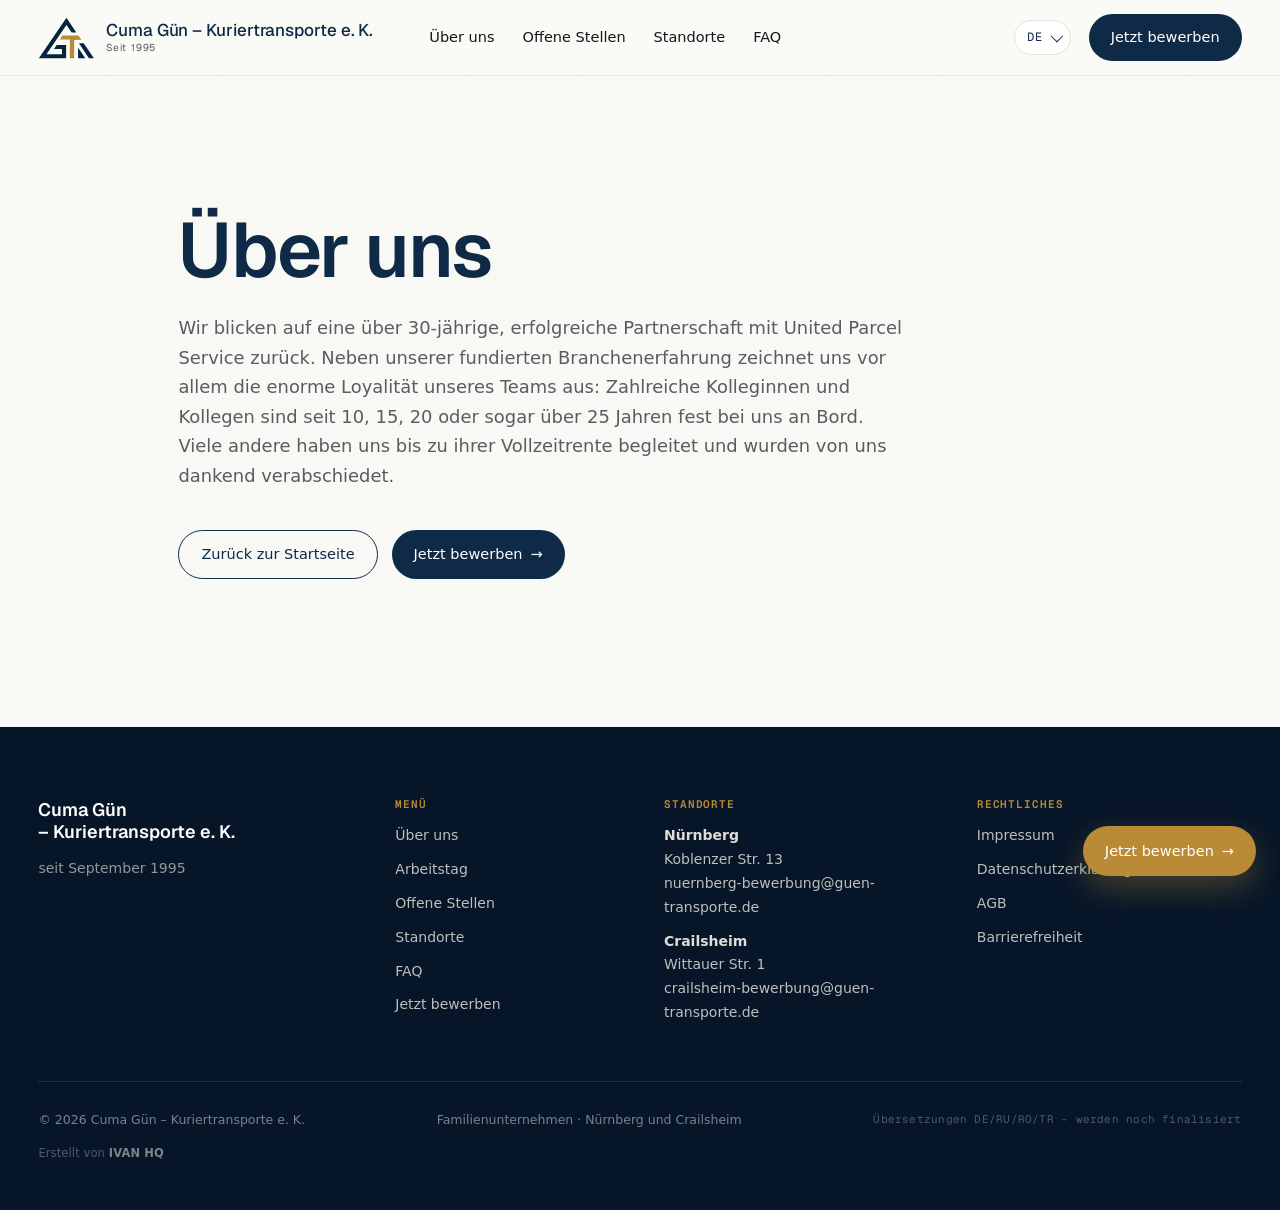
==== commit 29f37282: "Add files via upload" ====
--- a/ueber-uns.html
+++ b/ueber-uns.html
@@ -3,35 +3,36 @@
 <head>
 <meta charset="UTF-8" />
 <meta name="viewport" content="width=device-width, initial-scale=1.0" />
-<title>Über uns · Cuma Gün Kuriertransporte e.K.</title>
-<meta name="description" content="Paketzusteller werden bei Cuma Gün Kuriertransporte e.K. — Familienunternehmen seit September 1995, im Auftrag von United Parcel Service. Standorte Nürnberg und Crailsheim." />
+<meta name="robots" content="noindex, nofollow">
+<title>Über uns · Cuma Gün – Kuriertransporte e. K.</title>
+<meta name="description" content="Paketzusteller werden bei Cuma Gün – Kuriertransporte e. K. – Familienunternehmen seit September 1995, im Auftrag von United Parcel Service. Standorte Nürnberg und Crailsheim." />
 
 <!-- OpenGraph -->
-<meta property="og:title" content="Karriere · Cuma Gün Kuriertransporte e.K." />
-<meta property="og:description" content="Werden Sie Paketzusteller bei einem familiengeführten Logistikbetrieb mit 30 Jahren Erfahrung — im Auftrag von United Parcel Service." />
+<meta property="og:title" content="Karriere · Cuma Gün – Kuriertransporte e. K." />
+<meta property="og:description" content="Werden Sie Paketzusteller bei einem familiengeführten Logistikbetrieb mit 30 Jahren Erfahrung – im Auftrag von United Parcel Service." />
 <meta property="og:type" content="website" />
 <meta property="og:image" content="https://guen-transporte.com/wp-content/uploads/2025/06/panorama_transporter_bearbeitet-2.png" />
 
 <link rel="icon" href="data:image/svg+xml,%3Csvg%20xmlns%3D%22http%3A%2F%2Fwww.w3.org%2F2000%2Fsvg%22%20viewBox%3D%22110%20134%20925%20685%22%3E%3Cpath%20d%3D%22M%20764%20637%20L%20764%20806%20L%20881%20805%20L%20808%20697%20Z%20M%20778%20563%20L%20941%20806%20L%201022%20806%20L%20856%20562%20Z%20M%20574%20148%20L%20571%20149%20L%20124%20806%20L%20569%20806%20L%20569%20591%20L%20415%20591%20L%20371%20655%20L%20501%20656%20L%20501%20740%20L%20252%20741%20L%20251%20738%20L%20574%20264%20L%20659%20387%20L%20735%20387%20Z%22%20fill%3D%22%2306243D%22%20fill-rule%3D%22evenodd%22%2F%3E%3Cpath%20d%3D%22M%20509%20436%20L%20467%20499%20L%20629%20500%20L%20629%20806%20L%20700%20806%20L%20700%20508%20L%20818%20507%20L%20818%20505%20L%20770%20436%20Z%22%20fill%3D%22%23b98b36%22%20fill-rule%3D%22evenodd%22%2F%3E%3C%2Fsvg%3E" />
 
 <!-- Fonts: Geist + Inter Tight + Geist Mono -->
-<link rel="preconnect" href="https://fonts.googleapis.com">
-<link rel="preconnect" href="https://fonts.gstatic.com" crossorigin>
-<link href="https://fonts.googleapis.com/css2?family=Geist:wght@400;500;600;700;800&family=Inter+Tight:wght@400;500;600;700&family=Geist+Mono:wght@400;500&display=swap" rel="stylesheet">
+<link rel="preload" href="fonts/InterTight-Variable.woff2" as="font" type="font/woff2" crossorigin>
+<link rel="preload" href="fonts/Geist-Variable.woff2" as="font" type="font/woff2" crossorigin>
+<link rel="stylesheet" href="fonts/fonts.css">
 
 <!-- JSON-LD -->
 <script type="application/ld+json">
 {
   "@context": "https://schema.org",
   "@type": "MovingCompany",
-  "name": "Cuma Gün Kuriertransporte e.K.",
+  "name": "Cuma Gün – Kuriertransporte e. K.",
   "foundingDate": "1995-09",
   "email": "nuernberg-bewerbung@guen-transporte.de",
   "telephone": "+49 911 6323697",
   "location": [
     {
       "@type": "Place",
-      "name": "Hauptsitz Nürnberg",
+      "name": "Standort Nürnberg",
       "address": {
         "@type": "PostalAddress",
         "streetAddress": "Koblenzer Str. 13",
@@ -46,7 +47,7 @@
     },
     {
       "@type": "Place",
-      "name": "Niederlassung Crailsheim",
+      "name": "Standort Crailsheim",
       "address": {
         "@type": "PostalAddress",
         "streetAddress": "Wittauer Straße 1",
@@ -71,7 +72,7 @@
 html { scroll-behavior: smooth; }
 body {
   margin: 0;
-  font-family: 'Inter Tight', system-ui, sans-serif;
+  font-family: "Inter Tight", system-ui, -apple-system, "Segoe UI", sans-serif;
   font-size: 17px;
   line-height: 1.55;
   color: #16161A;
@@ -96,7 +97,7 @@
 input, select, textarea { font: inherit; color: inherit; }
 
 h1, h2, h3, h4, h5 {
-  font-family: 'Geist', system-ui, sans-serif;
+  font-family: "Geist", system-ui, sans-serif;
   font-weight: 600;
   line-height: 1.05;
   letter-spacing: -0.02em;
@@ -106,7 +107,7 @@
 }
 
 .mono {
-  font-family: 'Geist Mono', ui-monospace, monospace;
+  font-family: "Geist Mono", ui-monospace, "SF Mono", Consolas, monospace;
   font-feature-settings: "ss01", "ss02";
 }
 
@@ -146,7 +147,7 @@
 @media (max-width: 768px) { section { padding: 64px 0; } .hero { padding: 90px 0 50px !important; } }
 
 .section-kicker {
-  font-family: 'Geist Mono', monospace;
+  font-family: "Geist Mono", ui-monospace, "SF Mono", Consolas, monospace;
   font-size: 13px;
   letter-spacing: 0.06em;
   color: var(--bronze);
@@ -189,16 +190,15 @@
 .header {
   position: fixed; top: 0; left: 0; right: 0;
   height: 76px;
-  z-index: 100;
+  z-index: 150;
   display: flex; align-items: center;
-  transition: background 0.3s, box-shadow 0.3s, border-color 0.3s;
-  border-bottom: 1px solid transparent;
+  transition: box-shadow 0.3s, border-color 0.3s;
+  background: #FAFAF7;
+  border-bottom: 1px solid rgba(6,36,61,0.08);
 }
 .header.scrolled {
-  background: rgba(250,250,247,0.85);
-  backdrop-filter: saturate(180%) blur(14px);
-  -webkit-backdrop-filter: saturate(180%) blur(14px);
-  border-bottom-color: var(--line);
+  border-bottom-color: rgba(6,36,61,0.08);
+  box-shadow: 0 1px 12px rgba(6,36,61,0.06);
 }
 .header__inner {
   display: flex; align-items: center; gap: 32px;
@@ -206,8 +206,8 @@
 }
 .brand {
   display: flex; flex-direction: row; align-items: center; gap: 11px;
-  font-family: 'Geist', sans-serif;
-  flex-shrink: 0;
+  font-family: "Geist", system-ui, sans-serif;
+  min-width: 0;
 }
 .brand__logo {
   height: 42px; width: auto;
@@ -216,8 +216,9 @@
 }
 .brand__text {
   display: flex; flex-direction: column; line-height: 1; gap: 4px;
-}
-@media (max-width: 380px) {
+  min-width: 0;
+}
+@media (max-width: 430px) {
   .brand__sub { display: none; }
   .brand__name { font-size: 13.5px; }
 }
@@ -227,6 +228,8 @@
   color: #0e2a47;
   letter-spacing: -0.005em;
   white-space: nowrap;
+  overflow: hidden;
+  text-overflow: ellipsis;
 }
 .brand__sub {
   font-size: 10px;
@@ -246,12 +249,12 @@
 }
 .nav a:hover { color: var(--bronze); }
 
-.header__right { margin-left: auto; display: flex; align-items: center; gap: 18px; }
+.header__right { margin-left: auto; display: flex; align-items: center; gap: 18px; flex-shrink: 0; }
 
 /* ===== Language dropdown ===== */
 .lang {
   position: relative;
-  font-family: 'Geist Mono', monospace;
+  font-family: "Geist Mono", ui-monospace, "SF Mono", Consolas, monospace;
 }
 .lang__toggle {
   display: inline-flex; align-items: center; gap: 6px;
@@ -315,7 +318,7 @@
   transition: background .15s, color .15s;
 }
 .lang__menu button:hover { background: var(--bronze-soft); color: var(--bronze); }
-.lang__menu button .lang__name { color: var(--ink-muted); font-family: 'Inter Tight', sans-serif; font-size: 11.5px; letter-spacing: 0; }
+.lang__menu button .lang__name { color: var(--ink-muted); font-family: "Inter Tight", system-ui, -apple-system, "Segoe UI", sans-serif; font-size: 11.5px; letter-spacing: 0; }
 .lang__menu button:hover .lang__name { color: var(--bronze); }
 
 .header__phone {
@@ -329,7 +332,7 @@
   padding: 12px 22px;
   border-radius: 999px;
   font-weight: 500; font-size: 14.5px;
-  font-family: 'Inter Tight', sans-serif;
+  font-family: "Inter Tight", system-ui, -apple-system, "Segoe UI", sans-serif;
   transition: all 0.25s cubic-bezier(.2,.7,.2,1);
   cursor: pointer;
   white-space: nowrap;
@@ -358,34 +361,72 @@
 .btn .arrow { display: inline-block; transition: transform 0.25s; }
 .btn:hover .arrow { transform: translateX(3px); }
 
-.burger { display: none; width: 36px; height: 36px; align-items: center; justify-content: center; }
+.burger { display: none; width: 44px; height: 44px; align-items: center; justify-content: center; flex-shrink: 0; margin-right: -8px; }
 .burger span { display: block; width: 22px; height: 2px; background: var(--ink); position: relative; }
 .burger span::before, .burger span::after { content:""; position: absolute; left: 0; width: 100%; height: 2px; background: var(--ink); }
 .burger span::before { top: -7px; }
 .burger span::after { top: 7px; }
 
-@media (max-width: 1024px) {
+/* Single header breakpoint: below 1150px the header collapses to a burger panel */
+@media (max-width: 1149.98px) {
   .nav { display: none; }
-}
-@media (max-width: 768px) {
   .header__phone { display: none; }
   .header__cta { display: none; }
   .burger { display: flex; }
-}
-
-/* Mobile nav drawer */
+  .header__right { gap: 10px; }
+}
+@media (max-width: 430px) {
+  .header__right { gap: 6px; }
+  .lang__toggle { padding: 7px 8px 7px 10px; }
+}
+
+/* Mobile nav panel */
 .mobile-nav {
-  position: fixed; inset: 76px 0 0 0;
+  position: fixed; inset: 0;
   background: #FAFAF7;
-  z-index: 99;
-  padding: 32px 24px;
+  z-index: 200;
+  padding: 24px clamp(20px, 5vw, 40px) 40px;
   display: none;
   flex-direction: column;
-  gap: 18px;
+  gap: 8px;
+  overflow-y: auto;
+  overscroll-behavior: contain;
 }
 .mobile-nav.open { display: flex; }
-.mobile-nav a { font-size: 22px; font-family: 'Geist', sans-serif; font-weight: 500; color: var(--navy); }
-.mobile-nav .mobile-cta { margin-top: 16px; }
+@media (min-width: 1150px) { .mobile-nav.open { display: none; } }
+.mobile-nav__top { display: flex; align-items: center; justify-content: flex-end; min-height: 44px; margin-bottom: 12px; }
+.mnav-close {
+  position: relative;
+  width: 44px; height: 44px; flex-shrink: 0;
+  display: flex; align-items: center; justify-content: center;
+  border-radius: 999px; border: 1px solid var(--line); background: var(--surface);
+  color: var(--navy); cursor: pointer;
+}
+.mnav-close::before, .mnav-close::after { content: ""; position: absolute; width: 18px; height: 2px; background: currentColor; }
+.mnav-close::before { transform: rotate(45deg); }
+.mnav-close::after { transform: rotate(-45deg); }
+.mobile-nav__links { display: flex; flex-direction: column; gap: 4px; }
+.mobile-nav__links a {
+  font-size: clamp(20px, 5.5vw, 24px);
+  font-family: "Geist", system-ui, sans-serif;
+  font-weight: 500; color: var(--navy);
+  padding: 12px 0; min-height: 44px; display: flex; align-items: center;
+  border-bottom: 1px solid var(--line);
+}
+.mobile-nav__tel {
+  font-family: "Geist Mono", ui-monospace, "SF Mono", Consolas, monospace;
+  font-size: 16px; color: var(--ink-muted);
+  min-height: 44px; display: flex; align-items: center; margin-top: 8px;
+}
+.mobile-nav__langs { display: flex; flex-wrap: wrap; gap: 8px; margin-top: 20px; }
+.mobile-nav__langs button {
+  min-height: 44px; padding: 10px 18px;
+  border: 1px solid var(--line); border-radius: 999px; background: var(--surface);
+  font-family: "Geist Mono", ui-monospace, "SF Mono", Consolas, monospace;
+  font-size: 12px; letter-spacing: 0.06em; color: var(--navy); cursor: pointer;
+}
+.mobile-nav__langs button[aria-current="true"] { border-color: var(--bronze); color: var(--bronze); background: var(--bronze-soft); }
+.mobile-nav .mobile-cta { margin-top: 24px; color: #fff; justify-content: center; min-height: 52px; align-self: flex-start; }
 
 /* ============== HERO ============== */
 .hero {
@@ -454,7 +495,7 @@
   margin-top: 14px;
 }
 .founder__name {
-  font-family: 'Geist', sans-serif;
+  font-family: "Geist", system-ui, sans-serif;
   font-weight: 600;
   font-size: 15px;
   color: var(--navy);
@@ -471,7 +512,7 @@
 
 /* New hero text lines */
 .hero__ups {
-  font-family: 'Inter Tight', sans-serif;
+  font-family: "Inter Tight", system-ui, -apple-system, "Segoe UI", sans-serif;
   font-style: italic;
   font-size: clamp(15px, 1.4vw, 18px);
   color: var(--ink);
@@ -480,7 +521,7 @@
   line-height: 1.45;
 }
 .hero__sub {
-  font-family: 'Geist', sans-serif;
+  font-family: "Geist", system-ui, sans-serif;
   font-size: clamp(19px, 1.9vw, 25px);
   color: var(--bronze);
   font-weight: 500;
@@ -495,7 +536,7 @@
   border-radius: 999px;
   background: var(--surface);
   font-size: 13px;
-  font-family: 'Geist Mono', monospace;
+  font-family: "Geist Mono", ui-monospace, "SF Mono", Consolas, monospace;
   letter-spacing: 0.02em;
   color: var(--ink-muted);
   margin-bottom: 28px;
@@ -559,7 +600,7 @@
   -webkit-backdrop-filter: blur(8px);
   color: #fff;
   font-size: 12.5px;
-  font-family: 'Geist Mono', monospace;
+  font-family: "Geist Mono", ui-monospace, "SF Mono", Consolas, monospace;
   letter-spacing: 0.02em;
 }
 
@@ -576,7 +617,7 @@
   .hero__stats { grid-template-columns: 1fr; gap: 28px; margin-top: 40px; }
 }
 .stat__num {
-  font-family: 'Geist', sans-serif;
+  font-family: "Geist", system-ui, sans-serif;
   font-size: clamp(48px, 5vw, 64px);
   font-weight: 600;
   color: var(--navy);
@@ -625,14 +666,27 @@
   100% { box-shadow: 0 0 0 0 rgba(185,139,54,0); }
 }
 .sticky-apply:hover { transform: translateY(-2px); }
+/* Space freed at the end of the page so the sticky CTA never covers content.
+   --sticky-clear = button height + its offset from the edge. */
+@media (max-width: 1149.98px) {
+  :root { --sticky-clear: calc(68px + env(safe-area-inset-bottom)); }
+  body .footer { padding-bottom: calc(36px + var(--sticky-clear)); }
+}
 @media (max-width: 600px) {
   .sticky-apply { bottom: 16px; right: 16px; padding: 12px 18px; font-size: 13.5px; }
 }
+body .sticky-apply { transition: transform .2s ease, opacity .2s ease; }
+@media (max-width: 1149.98px) {
+  body .sticky-apply.is-hidden { transform: translateY(calc(100% + 24px)); opacity: 0; pointer-events: none; }
+}
+@media (prefers-reduced-motion: reduce) { body .sticky-apply { transition: none; } }
+/* Never let the CTA glow through an open overlay */
+body:has(.mobile-nav.open) .sticky-apply { display: none; }
 
 /* Demo footnote (small grey text) */
 .demo-note {
   display: inline-block;
-  font-family: 'Geist Mono', monospace;
+  font-family: "Geist Mono", ui-monospace, "SF Mono", Consolas, monospace;
   font-size: 11px;
   color: var(--ink-muted);
   letter-spacing: 0.02em;
@@ -642,14 +696,15 @@
 </style>
 </head>
 <body>
+<div id="preview-banner">Vorschau – diese Seite befindet sich im Aufbau</div>
 
 <!-- ============== HEADER ============== -->
 <header class="header" id="header">
   <div class="container header__inner">
     <a href="index.html" class="brand">
-      <svg class="brand__logo" viewBox="110 134 925 685" role="img" aria-label="Cuma Gün Kuriertransporte e.K. Logo"><path d="M 764 637 L 764 806 L 881 805 L 808 697 Z M 778 563 L 941 806 L 1022 806 L 856 562 Z M 574 148 L 571 149 L 124 806 L 569 806 L 569 591 L 415 591 L 371 655 L 501 656 L 501 740 L 252 741 L 251 738 L 574 264 L 659 387 L 735 387 Z" fill="#06243D" fill-rule="evenodd"></path><path d="M 509 436 L 467 499 L 629 500 L 629 806 L 700 806 L 700 508 L 818 507 L 818 505 L 770 436 Z" fill="#b98b36" fill-rule="evenodd"></path></svg>
+      <svg class="brand__logo" viewBox="110 134 925 685" role="img" aria-label="Cuma Gün – Kuriertransporte e. K. Logo"><path d="M 764 637 L 764 806 L 881 805 L 808 697 Z M 778 563 L 941 806 L 1022 806 L 856 562 Z M 574 148 L 571 149 L 124 806 L 569 806 L 569 591 L 415 591 L 371 655 L 501 656 L 501 740 L 252 741 L 251 738 L 574 264 L 659 387 L 735 387 Z" fill="#06243D" fill-rule="evenodd"></path><path d="M 509 436 L 467 499 L 629 500 L 629 806 L 700 806 L 700 508 L 818 507 L 818 505 L 770 436 Z" fill="#b98b36" fill-rule="evenodd"></path></svg>
       <span class="brand__text">
-        <span class="brand__name"><span class="brand__co">Cuma Gün</span> Kuriertransporte e.K.</span>
+        <span class="brand__name"><span class="brand__co">Cuma Gün</span><span class="brand__rest"> – Kuriertransporte e. K.</span></span>
         <span class="brand__sub" data-i18n="brand_sub">Seit 1995</span>
       </span>
     </a>
@@ -681,12 +736,23 @@
 </header>
 
 <!-- Mobile nav -->
-<div class="mobile-nav" id="mobileNav">
-  <a href="ueber-uns.html" data-i18n="nav_ueber">Über uns</a>
-  <a href="index.html#stellen" data-i18n="nav_stellen">Offene Stellen</a>
-  <a href="index.html#standorte" data-i18n="nav_standorte">Standorte</a>
-  <a href="index.html#faq" data-i18n="nav_faq">FAQ</a>
-  <a href="tel:+499116323697" style="font-family:'Geist Mono',monospace;font-size:16px;color:var(--ink-muted);">+49 911 6323697</a>
+<div class="mobile-nav" id="mobileNav" role="dialog" aria-modal="true" aria-label="Menü" aria-hidden="true">
+  <div class="mobile-nav__top">
+    <button class="mnav-close" id="mnavClose" aria-label="Menü schließen"></button>
+  </div>
+  <nav class="mobile-nav__links">
+    <a href="ueber-uns.html" data-i18n="nav_ueber">Über uns</a>
+    <a href="index.html#stellen" data-i18n="nav_stellen">Offene Stellen</a>
+    <a href="index.html#standorte" data-i18n="nav_standorte">Standorte</a>
+    <a href="index.html#faq" data-i18n="nav_faq">FAQ</a>
+  </nav>
+  <a class="mobile-nav__tel" href="tel:+499116323697">+49 911 6323697</a>
+  <div class="mobile-nav__langs" id="mnavLangs">
+    <button type="button" data-lang="de">DE</button>
+    <button type="button" data-lang="ru">RU</button>
+    <button type="button" data-lang="ro">RO</button>
+    <button type="button" data-lang="tr">TR</button>
+  </div>
   <a href="index.html#bewerbung" class="btn btn--primary mobile-cta" data-i18n="cta_apply">Jetzt bewerben</a>
 </div>
 
@@ -722,7 +788,7 @@
   margin-bottom: 22px;
 }
 .ueber__lede {
-  font-family: 'Geist', sans-serif;
+  font-family: "Geist", system-ui, sans-serif;
   font-size: clamp(20px, 2vw, 26px);
   color: var(--bronze);
   font-weight: 500;
@@ -732,7 +798,7 @@
 .ueber__body {
   font-size: clamp(17px, 1.4vw, 19px);
   color: var(--ink-muted);
-  text-align: justify;
+  text-align: left;
   max-width: 64ch;
   line-height: 1.65;
   margin: 0 0 40px;
@@ -748,7 +814,7 @@
   <div class="container">
     <div class="footer__grid">
       <div class="footer__col">
-        <div class="footer__brand">Cuma Gün<br/>Kuriertransporte e.K.</div>
+        <div class="footer__brand">Cuma Gün<br/>– Kuriertransporte e. K.</div>
         <p class="footer__tagline" data-i18n="footer_tagline">Familiengeführter Kurierdienst seit September 1995.</p>
       </div>
       <div class="footer__col">
@@ -772,18 +838,17 @@
       <div class="footer__col">
         <h5 class="footer__h" data-i18n="footer_legal">Rechtliches</h5>
         <ul>
-          <li><a href="#impressum" data-legal="imprint" data-i18n="footer_imprint">Impressum</a></li>
-          <li><a href="#datenschutz" data-legal="privacy" data-i18n="footer_privacy">Datenschutzerklärung</a></li>
-          <li><a href="#agb" data-legal="agb">AGB</a></li>
-          <li><a href="#barrierefreiheit" data-legal="a11y" data-i18n="footer_a11y">Barrierefreiheitserklärung</a></li>
-          <li><a href="#cookies" data-cookies-reopen data-i18n="footer_cookies">Cookie-Einstellungen</a></li>
+          <li><a href="index.html#impressum" data-i18n="footer_imprint">Impressum</a></li>
+          <li><a href="index.html#datenschutz" data-i18n="footer_privacy">Datenschutzerklärung</a></li>
+          <li><a href="index.html#agb">AGB</a></li>
+          <li><a href="index.html#barrierefreiheit" data-i18n="footer_a11y">Barrierefreiheit</a></li>
         </ul>
       </div>
     </div>
     <div class="footer__bottom">
-      <span>© 2026 Cuma Gün Kuriertransporte e.K.</span>
-      <span data-i18n="footer_family">Familienunternehmen · Sitz Nürnberg</span>
-      <span class="footer__lang demo-note">Übersetzungen DE/RU/RO/TR — wird noch finalisiert</span>
+      <span>© 2026 Cuma Gün – Kuriertransporte e. K.</span>
+      <span data-i18n="footer_family">Familienunternehmen · Nürnberg und Crailsheim</span>
+      <span class="footer__lang demo-note">Übersetzungen DE/RU/RO/TR – werden noch finalisiert</span>
     </div>
     <p class="footer__credit">Erstellt von <span>IVAN HQ</span></p>
   </div>
@@ -806,7 +871,7 @@
 @media (max-width: 900px) { .footer__grid { grid-template-columns: 1fr 1fr; gap: 36px; } }
 @media (max-width: 500px) { .footer__grid { grid-template-columns: 1fr; } }
 .footer__brand {
-  font-family: 'Geist', sans-serif;
+  font-family: "Geist", system-ui, sans-serif;
   font-size: 18px;
   font-weight: 600;
   color: #fff;
@@ -815,7 +880,7 @@
 }
 .footer__tagline { font-size: 14px; max-width: 32ch; color: rgba(242,239,229,0.6); margin: 0; line-height: 1.55; }
 .footer__h {
-  font-family: 'Geist Mono', monospace;
+  font-family: "Geist Mono", ui-monospace, "SF Mono", Consolas, monospace;
   font-size: 11px;
   letter-spacing: 0.08em;
   text-transform: uppercase;
@@ -852,317 +917,77 @@
   transform: translateY(-2px);
 }
 .social--text span {
-  font-family: 'Geist', sans-serif;
+  font-family: "Geist", system-ui, sans-serif;
   font-weight: 700;
   font-size: 14px;
   letter-spacing: -0.02em;
 }
 </style>
 
-<!-- ============== LEGAL MODAL (Impressum / DSGVO / AGB / BFSG) ============== -->
-<div class="legalmodal" id="legalModal" aria-hidden="true" role="dialog">
-  <div class="legalmodal__backdrop" data-legal-close></div>
-  <div class="legalmodal__card" role="document">
-    <button class="empmodal__close" data-legal-close aria-label="Close">
-      <svg width="18" height="18" viewBox="0 0 24 24" fill="none" stroke="currentColor" stroke-width="2" stroke-linecap="round"><path d="M6 6l12 12M18 6L6 18"/></svg>
-    </button>
-    <div class="legalmodal__body">
-      <div class="legalmodal__kicker mono" id="legalKicker">RECHTLICHES</div>
-      <h3 class="legalmodal__title" id="legalTitle">Impressum</h3>
-      <div class="legalmodal__text" id="legalText"></div>
-      <div class="legalmodal__placeholder mono" id="legalPlaceholderNote">Platzhalter · wird vor Veröffentlichung finalisiert</div>
-    </div>
   </div>
 </div>
 
 <style>
-.legalmodal {
-  position: fixed; inset: 0;
-  z-index: 200;
+/* ---- Mobile typography + touch-target fixes ---- */
+@media (max-width: 1149.98px) {
+  .hero h1, .hero__ups, .hero__lede, .ueber__body, .ueber__h1 { overflow-wrap: break-word; }
+  .hero__grid > *, .hero__left, .hero__text, .bew-grid > *, .form-grid > *, .footer__grid > * { min-width: 0; }
+  .vsteps__label, .section-kicker, .form-kicker, .empmodal__kicker,
+  .hero__eyebrow, .job__tag, .loc__dl dt, .stimmen__kicker { overflow-wrap: break-word; hyphens: auto; }
+}
+/* 44x44 hit areas without changing the visual size */
+.faq__toggle::after, .empmodal__close::after {
+  content: ""; position: absolute; top: 50%; left: 50%;
+  transform: translate(-50%, -50%);
+  width: 44px; height: 44px; border-radius: 50%;
+}
+.empmodal__close { position: absolute; }
+
+/* ---- Mobile bottom CTA bar (below 1150px) ---- */
+.cta-bar {
+  position: fixed; left: 0; right: 0; bottom: 0; z-index: 190;
   display: none;
-  align-items: center; justify-content: center;
-  padding: 24px;
-}
-.legalmodal.open { display: flex; }
-.legalmodal__backdrop {
-  position: absolute; inset: 0;
-  background: rgba(6,21,40,0.6);
-  backdrop-filter: blur(6px);
-  -webkit-backdrop-filter: blur(6px);
-  animation: empFade .2s ease;
-}
-.legalmodal__card {
-  position: relative;
-  width: 100%; max-width: 720px;
-  max-height: 86vh;
-  overflow: auto;
-  background: var(--surface);
-  border-radius: 20px;
-  box-shadow: 0 24px 80px rgba(0,0,0,0.35);
-  animation: empPop .22s cubic-bezier(.2,.7,.2,1);
-  padding: 0;
-}
-.legalmodal__body { padding: 44px 44px 36px; }
-@media (max-width: 600px) { .legalmodal__body { padding: 36px 24px 28px; } }
-.legalmodal__kicker {
-  font-size: 11px;
-  letter-spacing: 0.1em;
-  color: var(--bronze);
-  margin-bottom: 14px;
-}
-.legalmodal__title {
-  font-family: 'Geist', sans-serif;
-  font-size: clamp(26px, 3vw, 34px);
-  font-weight: 600;
-  color: var(--navy);
-  letter-spacing: -0.02em;
-  margin: 0 0 22px;
-}
-.legalmodal__text {
-  font-size: 15.5px;
-  color: var(--ink-muted);
-  line-height: 1.65;
-}
-.legalmodal__text p { margin: 0 0 14px; }
-.legalmodal__placeholder {
-  margin-top: 28px;
-  padding: 14px 18px;
-  background: var(--bronze-soft);
-  border-left: 3px solid var(--bronze);
-  border-radius: 6px;
-  font-size: 11.5px;
-  letter-spacing: 0.04em;
-  color: var(--bronze);
-  text-transform: uppercase;
+  background: #06243D;
+  padding: 12px 16px calc(12px + env(safe-area-inset-bottom));
+  border-top: 1px solid rgba(255,255,255,0.10);
+  box-shadow: 0 -8px 24px rgba(6,21,40,0.22);
+  transition: transform .2s ease, opacity .2s ease;
+}
+.cta-bar__btn {
+  display: flex; align-items: center; justify-content: center; gap: 8px;
+  height: 44px; width: 100%;
+  background: #B98B36; color: #06243D;
+  border-radius: 999px;
+  font-family: "Geist", system-ui, sans-serif;
+  font-weight: 600; font-size: 15px; letter-spacing: -0.005em;
+  text-decoration: none;
+}
+.cta-bar__btn:hover { background: #a87d2e; color: #06243D; }
+.cta-bar.is-hidden { transform: translateY(100%); opacity: 0; pointer-events: none; }
+@media (max-width: 1149.98px) {
+  .cta-bar { display: block; }
+  body .sticky-apply { display: none; }
+}
+@media (prefers-reduced-motion: reduce) { .cta-bar { transition: none; } }
+/* Any open overlay hides the bar and the desktop pill alike */
+body.overlay-open .cta-bar,
+body.overlay-open .sticky-apply { display: none; }
+/* Brand name wraps to two lines instead of being cut off */
+@media (max-width: 430px) {
+  .brand__name { white-space: normal; overflow: visible; text-overflow: clip; font-size: 13px; line-height: 1.16; }
+  .brand__co { display: block; white-space: nowrap; }
+  .brand__rest { display: block; white-space: nowrap; font-size: 10.5px; letter-spacing: 0; color: var(--ink-muted); }
+}
+@media (max-width: 359.98px) {
+  .brand__rest { display: none; }
 }
 </style>
 
 
-<!-- ============== COOKIE CONSENT BANNER (slim bottom bar) ============== -->
-<div class="cookies" id="cookies" aria-hidden="true" role="dialog" aria-labelledby="cookiesTitle">
-  <div class="cookies__bar">
-    <div class="cookies__text">
-      <h4 class="cookies__title" id="cookiesTitle" data-i18n="ck_title">Wir verwenden Cookies</h4>
-      <p class="cookies__body" data-i18n="ck_body_short">Diese Website verwendet Cookies, um Ihr Erlebnis zu verbessern.</p>
-      <div class="cookies__links">
-        <button class="cookies__settings" id="ckSettingsBtn" aria-expanded="false">
-          <span data-i18n="ck_settings">Einstellungen</span>
-          <span class="cookies__chev" aria-hidden="true"></span>
-        </button>
-        <span class="cookies__sep" aria-hidden="true">·</span>
-        <a href="#datenschutz" class="cookies__privlink" data-legal="privacy" data-i18n="ck_privacy">Datenschutzerklärung</a>
-      </div>
-    </div>
-
-    <div class="cookies__actions">
-      <button class="btn btn--bronze cookies__btn-primary" data-ck="all" data-i18n="ck_accept_all">Alle akzeptieren</button>
-      <button class="btn btn--ghost cookies__btn-ghost" data-ck="selection" data-i18n="ck_confirm">Auswahl bestätigen</button>
-      <button class="cookies__textbtn" data-ck="essential" data-i18n="ck_essential">Nur notwendige</button>
-    </div>
-
-    <div class="cookies__cats" id="ckCats" aria-hidden="true">
-      <label class="cookies__cat">
-        <span class="cookies__cat-meta">
-          <span class="cookies__cat-name" data-i18n="ck_cat1">Notwendig</span>
-          <span class="cookies__cat-hint" data-i18n="ck_cat1_hint">Für den Betrieb der Seite erforderlich</span>
-        </span>
-        <span class="toggle toggle--on toggle--disabled" aria-hidden="true"><span class="toggle__knob"></span></span>
-      </label>
-      <label class="cookies__cat">
-        <span class="cookies__cat-meta">
-          <span class="cookies__cat-name" data-i18n="ck_cat2">Statistik</span>
-          <span class="cookies__cat-hint" data-i18n="ck_cat2_hint">Anonyme Nutzungsanalyse</span>
-        </span>
-        <input type="checkbox" id="ckStats" hidden />
-        <span class="toggle" data-toggle="ckStats" aria-hidden="true"><span class="toggle__knob"></span></span>
-      </label>
-      <label class="cookies__cat">
-        <span class="cookies__cat-meta">
-          <span class="cookies__cat-name" data-i18n="ck_cat3">Marketing</span>
-          <span class="cookies__cat-hint" data-i18n="ck_cat3_hint">Personalisierte Inhalte</span>
-        </span>
-        <input type="checkbox" id="ckMarketing" hidden />
-        <span class="toggle" data-toggle="ckMarketing" aria-hidden="true"><span class="toggle__knob"></span></span>
-      </label>
-    </div>
-  </div>
+
+<div class="cta-bar" id="ctaBar">
+  <a href="index.html#bewerbung" class="cta-bar__btn" data-i18n="cta_apply">Jetzt bewerben</a>
 </div>
-
-<style>
-.cookies {
-  position: fixed;
-  left: 0; right: 0; bottom: 0;
-  z-index: 150;
-  display: none;
-  pointer-events: none;
-}
-.cookies.open { display: block; }
-.cookies__bar {
-  pointer-events: auto;
-  background: var(--surface);
-  border-top: 1px solid var(--line);
-  box-shadow: 0 -8px 24px rgba(14,42,71,0.08);
-  padding: 16px 32px;
-  display: grid;
-  grid-template-columns: 1fr auto;
-  align-items: center;
-  gap: 24px 32px;
-  animation: ckSlide .3s cubic-bezier(.2,.7,.2,1);
-}
-@keyframes ckSlide { from { transform: translateY(100%); } to { transform: translateY(0); } }
-.cookies.closing .cookies__bar { animation: ckSlideOut .28s cubic-bezier(.2,.7,.2,1) forwards; }
-@keyframes ckSlideOut { to { transform: translateY(100%); } }
-
-.cookies__text { min-width: 0; }
-.cookies__title {
-  font-family: 'Geist', sans-serif;
-  font-size: 14.5px;
-  font-weight: 600;
-  color: var(--navy);
-  margin: 0 0 3px;
-  letter-spacing: -0.005em;
-}
-.cookies__body {
-  font-size: 13px;
-  color: var(--ink-muted);
-  margin: 0 0 6px;
-  line-height: 1.45;
-}
-.cookies__links {
-  display: flex; align-items: center; gap: 10px;
-  font-size: 12.5px;
-}
-.cookies__settings {
-  display: inline-flex; align-items: center; gap: 6px;
-  background: none;
-  padding: 0;
-  color: var(--navy);
-  font-weight: 500;
-  font-size: 12.5px;
-  text-decoration: underline;
-  text-underline-offset: 3px;
-  text-decoration-color: rgba(14,42,71,0.25);
-  transition: color .15s, text-decoration-color .15s;
-}
-.cookies__settings:hover { color: var(--bronze); text-decoration-color: var(--bronze); }
-.cookies__chev {
-  width: 7px; height: 7px;
-  border-right: 1.5px solid currentColor;
-  border-bottom: 1.5px solid currentColor;
-  transform: rotate(45deg) translateY(-2px);
-  transition: transform .25s ease;
-}
-.cookies.expanded .cookies__chev { transform: rotate(-135deg) translateY(0); }
-.cookies__sep { color: var(--line); }
-.cookies__privlink {
-  color: var(--ink-muted);
-  text-decoration: underline;
-  text-underline-offset: 3px;
-  text-decoration-color: rgba(91,91,97,0.3);
-  transition: color .15s, text-decoration-color .15s;
-}
-.cookies__privlink:hover { color: var(--bronze); text-decoration-color: var(--bronze); }
-
-.cookies__actions {
-  display: flex; align-items: center; gap: 10px;
-  flex-shrink: 0;
-}
-.cookies__actions .btn {
-  padding: 10px 18px;
-  font-size: 13.5px;
-}
-.cookies__textbtn {
-  background: none;
-  color: var(--ink-muted);
-  font-size: 13px;
-  padding: 6px 8px;
-  text-decoration: underline;
-  text-decoration-color: transparent;
-  text-underline-offset: 3px;
-  transition: color .15s, text-decoration-color .15s;
-}
-.cookies__textbtn:hover { color: var(--navy); text-decoration-color: var(--navy); }
-
-/* Categories — hidden by default, revealed on expand */
-.cookies__cats {
-  grid-column: 1 / -1;
-  display: grid;
-  grid-template-columns: repeat(3, 1fr);
-  gap: 10px;
-  overflow: hidden;
-  max-height: 0;
-  opacity: 0;
-  transition: max-height .3s ease, opacity .25s ease, padding .25s ease, margin .25s ease;
-  padding: 0;
-  margin: 0;
-  border-top: 1px solid transparent;
-}
-.cookies.expanded .cookies__cats {
-  max-height: 200px;
-  opacity: 1;
-  padding-top: 14px;
-  margin-top: 6px;
-  border-top-color: var(--line);
-}
-.cookies__cat {
-  display: flex; align-items: center; justify-content: space-between;
-  padding: 8px 12px;
-  border: 1px solid var(--line);
-  border-radius: 10px;
-  background: var(--bg);
-  cursor: pointer;
-  gap: 10px;
-}
-.cookies__cat-meta { display: flex; flex-direction: column; gap: 1px; min-width: 0; }
-.cookies__cat-name { font-size: 12.5px; font-weight: 500; color: var(--ink); }
-.cookies__cat-hint { font-size: 11px; color: var(--ink-muted); line-height: 1.35; }
-
-.toggle {
-  width: 32px; height: 18px;
-  border-radius: 999px;
-  background: rgba(91,91,97,0.25);
-  position: relative;
-  transition: background .2s;
-  flex-shrink: 0;
-  cursor: pointer;
-}
-.toggle__knob {
-  position: absolute;
-  top: 2px; left: 2px;
-  width: 14px; height: 14px;
-  background: #fff;
-  border-radius: 50%;
-  box-shadow: 0 1px 3px rgba(0,0,0,0.2);
-  transition: transform .2s;
-}
-.toggle.toggle--on { background: var(--bronze); }
-.toggle.toggle--on .toggle__knob { transform: translateX(14px); }
-.toggle.toggle--disabled { opacity: 0.85; cursor: not-allowed; }
-
-/* Tablet: still single row, slightly tighter */
-@media (max-width: 1024px) {
-  .cookies__bar { padding: 14px 20px; gap: 16px 20px; }
-}
-
-/* Mobile */
-@media (max-width: 768px) {
-  .cookies__bar {
-    grid-template-columns: 1fr;
-    padding: 14px 16px 16px;
-    gap: 12px;
-  }
-  .cookies__actions {
-    display: grid;
-    grid-template-columns: 1fr 1fr;
-    gap: 8px;
-    width: 100%;
-  }
-  .cookies__btn-primary { grid-column: 1 / -1; }
-  .cookies__cats { grid-template-columns: 1fr; }
-  .cookies.expanded .cookies__cats { max-height: 320px; }
-}
-</style>
-
 <!-- Sticky apply CTA -->
 <a href="index.html#bewerbung" class="sticky-apply btn btn--bronze" id="stickyApply">
   <span data-i18n="cta_apply">Jetzt bewerben</span>
--- a/fonts/fonts.css
+++ b/fonts/fonts.css
@@ -0,0 +1,54 @@
+/* Cuma Gün – Kuriertransporte e. K.
+   Selbst gehostete Schriftarten. Keine Verbindung zu Servern Dritter.
+   Geist & Geist Mono: (c) 2023 Vercel, SIL Open Font License 1.1
+   Inter Tight: (c) 2022 The Inter Project Authors, SIL Open Font License 1.1
+   Lizenztexte siehe LICENSE-Geist.txt und LICENSE-InterTight.txt */
+
+@font-face {
+  font-family: "Geist";
+  src: url("Geist-Variable.woff2") format("woff2-variations");
+  font-weight: 100 900;
+  font-style: normal;
+  font-display: swap;
+}
+
+@font-face {
+  font-family: "Geist Mono";
+  src: url("GeistMono-Variable.woff2") format("woff2-variations");
+  font-weight: 100 900;
+  font-style: normal;
+  font-display: swap;
+}
+
+/* Inter Tight — Latein */
+@font-face {
+  font-family: "Inter Tight";
+  src: url("InterTight-Variable.woff2") format("woff2-variations");
+  font-weight: 100 900;
+  font-style: normal;
+  font-display: swap;
+  unicode-range: U+0000-00FF, U+0100-024F, U+0259, U+1E00-1EFF, U+2000-206F,
+    U+2074, U+20A0-20AB, U+20AD-20C0, U+2113, U+2C60-2C7F, U+A720-A7FF,
+    U+2122, U+2191, U+2193, U+2212, U+2215, U+FEFF, U+FFFD;
+}
+
+/* Inter Tight — Kyrillisch */
+@font-face {
+  font-family: "Inter Tight";
+  src: url("InterTight-Cyrillic.woff2") format("woff2-variations");
+  font-weight: 100 900;
+  font-style: normal;
+  font-display: swap;
+  unicode-range: U+0301, U+0400-045F, U+0490-0491, U+04B0-04B1, U+2116;
+}
+
+/* Inter Tight — Kyrillisch erweitert */
+@font-face {
+  font-family: "Inter Tight";
+  src: url("InterTight-CyrillicExt.woff2") format("woff2-variations");
+  font-weight: 100 900;
+  font-style: normal;
+  font-display: swap;
+  unicode-range: U+0460-052F, U+1C80-1C88, U+20B4, U+2DE0-2DFF, U+A640-A69F,
+    U+FE2E-FE2F;
+}
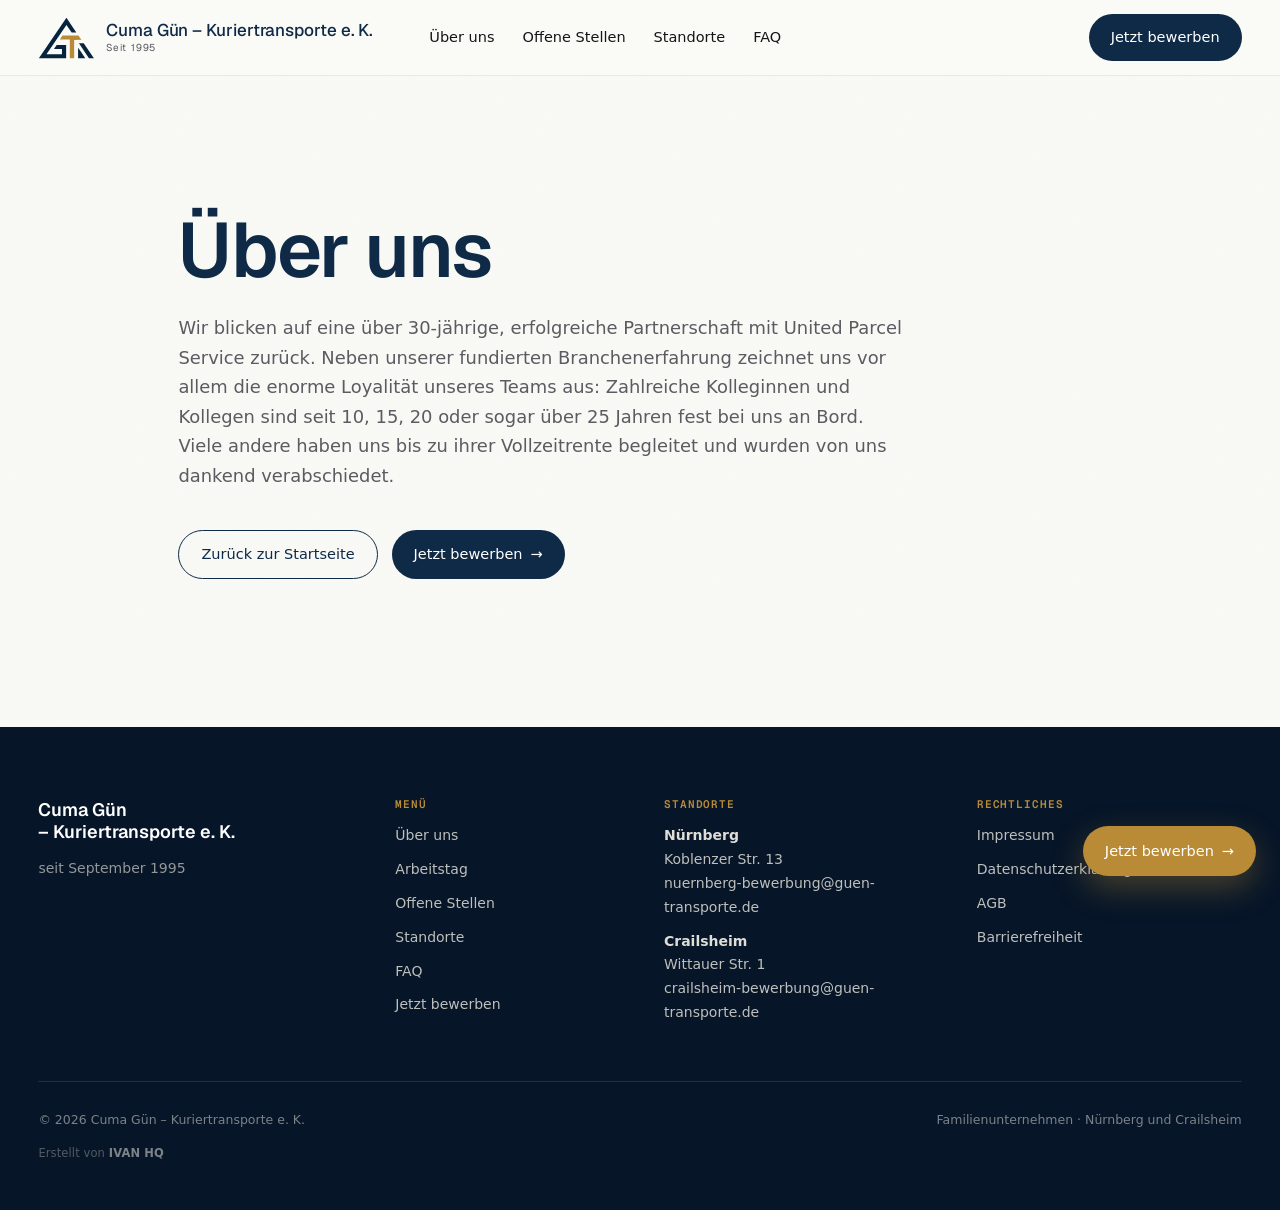
==== commit 99b4659b: "Add files via upload" ====
--- a/ueber-uns.html
+++ b/ueber-uns.html
@@ -11,7 +11,14 @@
 <meta property="og:title" content="Karriere · Cuma Gün – Kuriertransporte e. K." />
 <meta property="og:description" content="Werden Sie Paketzusteller bei einem familiengeführten Logistikbetrieb mit 30 Jahren Erfahrung – im Auftrag von United Parcel Service." />
 <meta property="og:type" content="website" />
-<meta property="og:image" content="https://guen-transporte.com/wp-content/uploads/2025/06/panorama_transporter_bearbeitet-2.png" />
+<!-- Domain-bound URLs (keep together — change all four on a domain move) -->
+<meta property="og:url" content="https://guen-transporte.com/ueber-uns.html" />
+<link rel="canonical" href="https://guen-transporte.com/ueber-uns.html" />
+<meta property="og:image" content="https://guen-transporte.com/images/og-image.jpg" />
+<meta property="og:image:width" content="1200" />
+<meta property="og:image:height" content="630" />
+<meta property="og:image:alt" content="Schwarzer UPS-Transporter von Cuma Gün – Kuriertransporte e. K." />
+<meta name="twitter:card" content="summary_large_image" />
 
 <link rel="icon" href="data:image/svg+xml,%3Csvg%20xmlns%3D%22http%3A%2F%2Fwww.w3.org%2F2000%2Fsvg%22%20viewBox%3D%22110%20134%20925%20685%22%3E%3Cpath%20d%3D%22M%20764%20637%20L%20764%20806%20L%20881%20805%20L%20808%20697%20Z%20M%20778%20563%20L%20941%20806%20L%201022%20806%20L%20856%20562%20Z%20M%20574%20148%20L%20571%20149%20L%20124%20806%20L%20569%20806%20L%20569%20591%20L%20415%20591%20L%20371%20655%20L%20501%20656%20L%20501%20740%20L%20252%20741%20L%20251%20738%20L%20574%20264%20L%20659%20387%20L%20735%20387%20Z%22%20fill%3D%22%2306243D%22%20fill-rule%3D%22evenodd%22%2F%3E%3Cpath%20d%3D%22M%20509%20436%20L%20467%20499%20L%20629%20500%20L%20629%20806%20L%20700%20806%20L%20700%20508%20L%20818%20507%20L%20818%20505%20L%20770%20436%20Z%22%20fill%3D%22%23b98b36%22%20fill-rule%3D%22evenodd%22%2F%3E%3C%2Fsvg%3E" />
 
@@ -251,75 +258,6 @@
 
 .header__right { margin-left: auto; display: flex; align-items: center; gap: 18px; flex-shrink: 0; }
 
-/* ===== Language dropdown ===== */
-.lang {
-  position: relative;
-  font-family: "Geist Mono", ui-monospace, "SF Mono", Consolas, monospace;
-}
-.lang__toggle {
-  display: inline-flex; align-items: center; gap: 6px;
-  padding: 7px 10px 7px 12px;
-  border: 1px solid var(--line);
-  border-radius: 999px;
-  background: var(--surface);
-  font-size: 12px;
-  letter-spacing: 0.06em;
-  color: var(--navy);
-  transition: border-color .2s, background .2s, color .2s;
-}
-.lang:hover .lang__toggle,
-.lang:focus-within .lang__toggle { border-color: var(--bronze); color: var(--bronze); }
-.lang__chev {
-  width: 9px; height: 9px;
-  border-right: 1.5px solid currentColor;
-  border-bottom: 1.5px solid currentColor;
-  transform: rotate(45deg) translateY(-2px);
-  margin-left: 2px;
-  transition: transform .2s;
-}
-.lang:hover .lang__chev,
-.lang:focus-within .lang__chev { transform: rotate(-135deg) translateY(0); }
-.lang__menu {
-  position: absolute;
-  top: 100%;
-  right: 0;
-  padding-top: 6px;       /* invisible bridge so hover doesn't break */
-  min-width: 140px;
-  opacity: 0;
-  visibility: hidden;
-  transform: translateY(-4px);
-  transition: opacity .2s ease, visibility .2s ease, transform .2s ease;
-  transition-delay: 200ms; /* grace period on close */
-  z-index: 60;
-}
-.lang:hover .lang__menu,
-.lang:focus-within .lang__menu {
-  opacity: 1;
-  visibility: visible;
-  transform: translateY(0);
-  transition-delay: 0ms; /* open immediately */
-}
-.lang__menu-inner {
-  background: var(--surface);
-  border: 1px solid var(--line);
-  border-radius: 12px;
-  box-shadow: 0 12px 32px rgba(14,42,71,0.10);
-  padding: 6px;
-  display: flex; flex-direction: column;
-}
-.lang__menu button {
-  display: flex; align-items: center; justify-content: space-between;
-  padding: 9px 12px;
-  border-radius: 8px;
-  font-size: 12px;
-  letter-spacing: 0.06em;
-  color: var(--ink);
-  text-align: left;
-  transition: background .15s, color .15s;
-}
-.lang__menu button:hover { background: var(--bronze-soft); color: var(--bronze); }
-.lang__menu button .lang__name { color: var(--ink-muted); font-family: "Inter Tight", system-ui, -apple-system, "Segoe UI", sans-serif; font-size: 11.5px; letter-spacing: 0; }
-.lang__menu button:hover .lang__name { color: var(--bronze); }
 
 .header__phone {
   font-size: 14px; font-weight: 500; color: var(--ink);
@@ -377,7 +315,6 @@
 }
 @media (max-width: 430px) {
   .header__right { gap: 6px; }
-  .lang__toggle { padding: 7px 8px 7px 10px; }
 }
 
 /* Mobile nav panel */
@@ -418,14 +355,6 @@
   font-size: 16px; color: var(--ink-muted);
   min-height: 44px; display: flex; align-items: center; margin-top: 8px;
 }
-.mobile-nav__langs { display: flex; flex-wrap: wrap; gap: 8px; margin-top: 20px; }
-.mobile-nav__langs button {
-  min-height: 44px; padding: 10px 18px;
-  border: 1px solid var(--line); border-radius: 999px; background: var(--surface);
-  font-family: "Geist Mono", ui-monospace, "SF Mono", Consolas, monospace;
-  font-size: 12px; letter-spacing: 0.06em; color: var(--navy); cursor: pointer;
-}
-.mobile-nav__langs button[aria-current="true"] { border-color: var(--bronze); color: var(--bronze); background: var(--bronze-soft); }
 .mobile-nav .mobile-cta { margin-top: 24px; color: #fff; justify-content: center; min-height: 52px; align-self: flex-start; }
 
 /* ============== HERO ============== */
@@ -715,20 +644,6 @@
       <a href="index.html#faq" data-i18n="nav_faq">FAQ</a>
     </nav>
     <div class="header__right">
-      <div class="lang" id="lang">
-        <button class="lang__toggle" id="langToggle" aria-haspopup="listbox" aria-expanded="false">
-          <span id="langCurrent">DE</span>
-          <span class="lang__chev" aria-hidden="true"></span>
-        </button>
-        <div class="lang__menu" id="langMenu" role="listbox">
-          <div class="lang__menu-inner">
-            <button data-lang="de" role="option"><span>DE</span><span class="lang__name">Deutsch</span></button>
-            <button data-lang="ru" role="option"><span>RU</span><span class="lang__name">Русский</span></button>
-            <button data-lang="ro" role="option"><span>RO</span><span class="lang__name">Română</span></button>
-            <button data-lang="tr" role="option"><span>TR</span><span class="lang__name">Türkçe</span></button>
-          </div>
-        </div>
-      </div>
       <a href="index.html#bewerbung" class="btn btn--primary header__cta" data-i18n="cta_apply">Jetzt bewerben</a>
       <button class="burger" id="burger" aria-label="Menu"><span></span></button>
     </div>
@@ -747,12 +662,6 @@
     <a href="index.html#faq" data-i18n="nav_faq">FAQ</a>
   </nav>
   <a class="mobile-nav__tel" href="tel:+499116323697">+49 911 6323697</a>
-  <div class="mobile-nav__langs" id="mnavLangs">
-    <button type="button" data-lang="de">DE</button>
-    <button type="button" data-lang="ru">RU</button>
-    <button type="button" data-lang="ro">RO</button>
-    <button type="button" data-lang="tr">TR</button>
-  </div>
   <a href="index.html#bewerbung" class="btn btn--primary mobile-cta" data-i18n="cta_apply">Jetzt bewerben</a>
 </div>
 
@@ -848,9 +757,8 @@
     <div class="footer__bottom">
       <span>© 2026 Cuma Gün – Kuriertransporte e. K.</span>
       <span data-i18n="footer_family">Familienunternehmen · Nürnberg und Crailsheim</span>
-      <span class="footer__lang demo-note">Übersetzungen DE/RU/RO/TR – werden noch finalisiert</span>
     </div>
-    <p class="footer__credit">Erstellt von <span>IVAN HQ</span></p>
+    <p class="footer__credit">Erstellt von <a class="footer__credit-link" href="https://ivanhq.com" target="_blank" rel="noopener noreferrer">IVAN HQ</a></p>
   </div>
 </footer>
 
@@ -899,9 +807,11 @@
   font-size: 12.5px;
   color: rgba(242,239,229,0.5);
 }
-.footer__lang { color: rgba(242,239,229,0.45); }
 .footer__credit { margin-top: 16px; font-size: 11.5px; letter-spacing: .01em; color: rgba(242,239,229,0.32); }
 .footer__credit span { color: rgba(242,239,229,0.5); font-weight: 600; }
+.footer__credit-link { display: inline-block; min-height: 44px; line-height: 44px; margin: -14px 0; color: rgba(242,239,229,0.5); font-weight: 600; text-decoration: none; transition: color .2s; }
+.footer__credit-link:hover, .footer__credit-link:focus-visible { color: #B98B36; text-decoration: underline; }
+.footer__credit-link:focus-visible { outline: 2px solid #B98B36; outline-offset: 3px; }
 .footer__socials { display: flex; gap: 8px; margin-top: 18px; }
 .social {
   width: 36px; height: 36px;
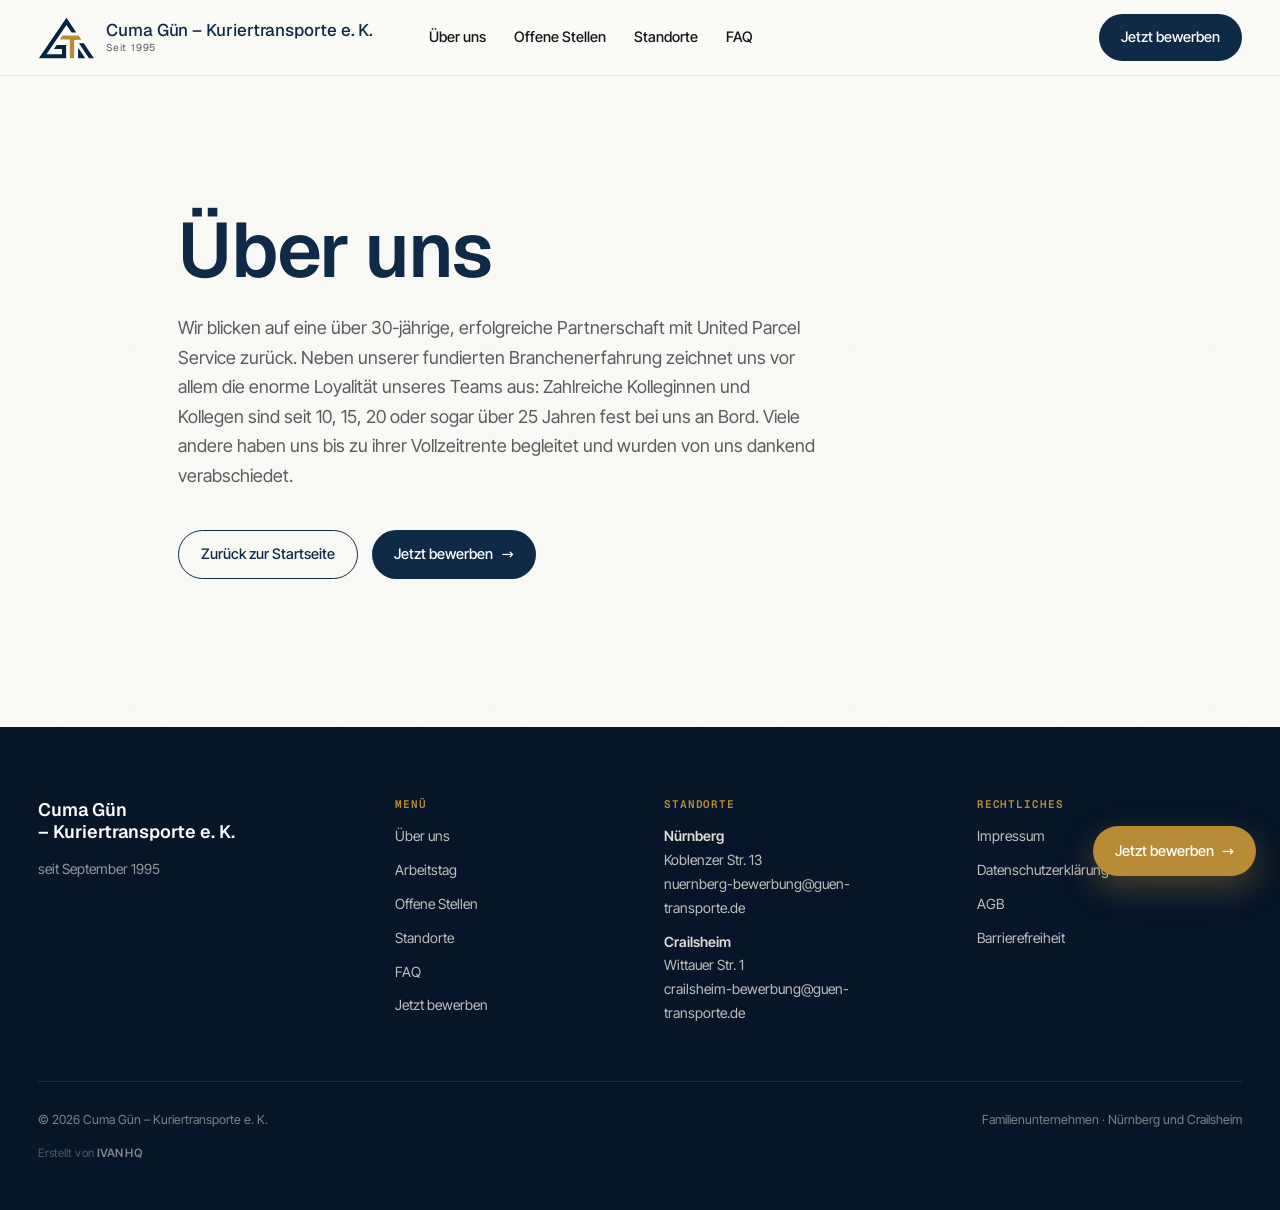
==== commit 7d7c566e: "Add files via upload" ====
--- a/ueber-uns.html
+++ b/ueber-uns.html
@@ -12,9 +12,9 @@
 <meta property="og:description" content="Werden Sie Paketzusteller bei einem familiengeführten Logistikbetrieb mit 30 Jahren Erfahrung – im Auftrag von United Parcel Service." />
 <meta property="og:type" content="website" />
 <!-- Domain-bound URLs (keep together — change all four on a domain move) -->
-<meta property="og:url" content="https://guen-transporte.com/ueber-uns.html" />
-<link rel="canonical" href="https://guen-transporte.com/ueber-uns.html" />
-<meta property="og:image" content="https://guen-transporte.com/images/og-image.jpg" />
+<meta property="og:url" content="https://www.guen-transporte.de/ueber-uns.html" />
+<link rel="canonical" href="https://www.guen-transporte.de/ueber-uns.html" />
+<meta property="og:image" content="https://www.guen-transporte.de/images/og-image.jpg" />
 <meta property="og:image:width" content="1200" />
 <meta property="og:image:height" content="630" />
 <meta property="og:image:alt" content="Schwarzer UPS-Transporter von Cuma Gün – Kuriertransporte e. K." />
@@ -76,7 +76,7 @@
 <style>
 /* ===== Reset & base ===== */
 *, *::before, *::after { box-sizing: border-box; }
-html { scroll-behavior: smooth; }
+html { scroll-behavior: smooth; scroll-padding-top: 92px; }
 body {
   margin: 0;
   font-family: "Inter Tight", system-ui, -apple-system, "Segoe UI", sans-serif;
@@ -290,7 +290,7 @@
   70% { box-shadow: 0 0 0 14px rgba(14,42,71,0); }
   100% { box-shadow: 0 0 0 0 rgba(14,42,71,0); }
 }
-.btn--bronze { background: var(--bronze); color: #fff; }
+.btn--bronze { background: #B98B36; color: #06243D; }
 .btn--bronze:hover { background: #a47a2c; transform: translateY(-1px); box-shadow: 0 8px 20px rgba(185,139,54,0.3); }
 .btn--ghost { background: transparent; color: var(--navy); border: 1px solid var(--navy); }
 .btn--ghost:hover { background: var(--navy); color: #fff; }
@@ -625,6 +625,7 @@
 </style>
 </head>
 <body>
+<a class="skip-link" href="#main">Zum Inhalt springen</a>
 <div id="preview-banner">Vorschau – diese Seite befindet sich im Aufbau</div>
 
 <!-- ============== HEADER ============== -->
@@ -670,7 +671,7 @@
 
 
 <!-- ============== ÜBER UNS (placeholder) ============== -->
-<main>
+<main id="main" tabindex="-1">
 <section class="ueber">
   <div class="container">
     <h1 class="ueber__h1" data-i18n="ueber_h1">Über uns</h1>
@@ -727,7 +728,7 @@
         <p class="footer__tagline" data-i18n="footer_tagline">Familiengeführter Kurierdienst seit September 1995.</p>
       </div>
       <div class="footer__col">
-        <h5 class="footer__h" data-i18n="footer_menu">Menü</h5>
+        <h4 class="footer__h" data-i18n="footer_menu">Menü</h4>
         <ul>
           <li><a href="ueber-uns.html" data-i18n="nav_ueber">Über uns</a></li>
           <li><a href="index.html#arbeitstag" data-i18n="nav_arbeitstag">Arbeitstag</a></li>
@@ -738,14 +739,14 @@
         </ul>
       </div>
       <div class="footer__col">
-        <h5 class="footer__h" data-i18n="footer_locations">Standorte</h5>
+        <h4 class="footer__h" data-i18n="footer_locations">Standorte</h4>
         <ul>
           <li><strong>Nürnberg</strong><br/>Koblenzer Str. 13<br/><a href="mailto:nuernberg-bewerbung@guen-transporte.de">nuernberg-bewerbung@guen-transporte.de</a></li>
           <li><strong>Crailsheim</strong><br/>Wittauer Str. 1<br/><a href="mailto:crailsheim-bewerbung@guen-transporte.de">crailsheim-bewerbung@guen-transporte.de</a></li>
         </ul>
       </div>
       <div class="footer__col">
-        <h5 class="footer__h" data-i18n="footer_legal">Rechtliches</h5>
+        <h4 class="footer__h" data-i18n="footer_legal">Rechtliches</h4>
         <ul>
           <li><a href="index.html#impressum" data-i18n="footer_imprint">Impressum</a></li>
           <li><a href="index.html#datenschutz" data-i18n="footer_privacy">Datenschutzerklärung</a></li>
@@ -879,6 +880,14 @@
   body .sticky-apply { display: none; }
 }
 @media (prefers-reduced-motion: reduce) { .cta-bar { transition: none; } }
+.skip-link{position:absolute;left:16px;top:-120px;z-index:10000;padding:12px 18px;background:var(--navy);color:#fff;border-radius:8px;font-weight:600;text-decoration:none}.skip-link:focus{top:16px;outline:2px solid var(--bronze);outline-offset:2px}
+#main:focus{outline:none}
+.marquee__controls{display:flex;justify-content:flex-end;margin-top:32px;margin-bottom:-28px}
+.marquee__pause{min-height:44px;padding:0 18px;border:1px solid var(--line);border-radius:999px;background:transparent;color:var(--navy);font-family:"Geist",system-ui,sans-serif;font-weight:500;font-size:14px;cursor:pointer}
+.marquee__pause:focus-visible{outline:2px solid var(--navy);outline-offset:2px}
+@media (hover:hover){.marquee__pause:hover{border-color:var(--navy)}}
+.marquee.is-paused .marquee__track,.marquee:focus-within .marquee__track{animation-play-state:paused}
+@media (prefers-reduced-motion: reduce){.marquee__track,.hero__photo,.dot,.btn--primary,.sticky-apply{animation:none !important}.marquee{overflow-x:auto}.marquee__track{transform:none}.marquee__controls{display:none}}
 /* Any open overlay hides the bar and the desktop pill alike */
 body.overlay-open .cta-bar,
 body.overlay-open .sticky-apply { display: none; }
--- a/fonts/fonts.css
+++ b/fonts/fonts.css
@@ -1,54 +1,56 @@
-/* Cuma Gün – Kuriertransporte e. K.
-   Selbst gehostete Schriftarten. Keine Verbindung zu Servern Dritter.
-   Geist & Geist Mono: (c) 2023 Vercel, SIL Open Font License 1.1
-   Inter Tight: (c) 2022 The Inter Project Authors, SIL Open Font License 1.1
-   Lizenztexte siehe LICENSE-Geist.txt und LICENSE-InterTight.txt */
+/* ==========================================================================
+   Selbstgehostete Schriften – Cuma Gün – Kuriertransporte e. K.
+   Keine externen Font-CDNs, keine Verbindung zu Google Fonts.
+
+   Geist / Geist Mono  – © 2023 Vercel, SIL Open Font License 1.1 (OFL-Geist.txt)
+   Inter Tight         – © 2020 Rasmus Andersson, SIL Open Font License 1.1
+                         (OFL-InterTight.txt)
+
+   Variable Fonts: ein Datei pro Familie deckt 100–900 ab.
+   Inter Tight ist auf Latin + Latin Extended reduziert (Subset).
+   ========================================================================== */
 
 @font-face {
-  font-family: "Geist";
-  src: url("Geist-Variable.woff2") format("woff2-variations");
+  font-family: "Inter Tight";
+  src: url("InterTight-Variable.woff2") format("woff2-variations"),
+       url("InterTight-Variable.woff2") format("woff2");
   font-weight: 100 900;
   font-style: normal;
   font-display: swap;
 }
 
 @font-face {
-  font-family: "Geist Mono";
-  src: url("GeistMono-Variable.woff2") format("woff2-variations");
+  font-family: "Inter Tight";
+  src: url("InterTight-Italic-Variable.woff2") format("woff2-variations"),
+       url("InterTight-Italic-Variable.woff2") format("woff2");
+  font-weight: 100 900;
+  font-style: italic;
+  font-display: swap;
+}
+
+@font-face {
+  font-family: "Geist";
+  src: url("Geist-Variable.woff2") format("woff2-variations"),
+       url("Geist-Variable.woff2") format("woff2");
   font-weight: 100 900;
   font-style: normal;
   font-display: swap;
 }
 
-/* Inter Tight — Latein */
 @font-face {
-  font-family: "Inter Tight";
-  src: url("InterTight-Variable.woff2") format("woff2-variations");
+  font-family: "Geist";
+  src: url("Geist-Italic-Variable.woff2") format("woff2-variations"),
+       url("Geist-Italic-Variable.woff2") format("woff2");
+  font-weight: 100 900;
+  font-style: italic;
+  font-display: swap;
+}
+
+@font-face {
+  font-family: "Geist Mono";
+  src: url("GeistMono-Variable.woff2") format("woff2-variations"),
+       url("GeistMono-Variable.woff2") format("woff2");
   font-weight: 100 900;
   font-style: normal;
   font-display: swap;
-  unicode-range: U+0000-00FF, U+0100-024F, U+0259, U+1E00-1EFF, U+2000-206F,
-    U+2074, U+20A0-20AB, U+20AD-20C0, U+2113, U+2C60-2C7F, U+A720-A7FF,
-    U+2122, U+2191, U+2193, U+2212, U+2215, U+FEFF, U+FFFD;
 }
-
-/* Inter Tight — Kyrillisch */
-@font-face {
-  font-family: "Inter Tight";
-  src: url("InterTight-Cyrillic.woff2") format("woff2-variations");
-  font-weight: 100 900;
-  font-style: normal;
-  font-display: swap;
-  unicode-range: U+0301, U+0400-045F, U+0490-0491, U+04B0-04B1, U+2116;
-}
-
-/* Inter Tight — Kyrillisch erweitert */
-@font-face {
-  font-family: "Inter Tight";
-  src: url("InterTight-CyrillicExt.woff2") format("woff2-variations");
-  font-weight: 100 900;
-  font-style: normal;
-  font-display: swap;
-  unicode-range: U+0460-052F, U+1C80-1C88, U+20B4, U+2DE0-2DFF, U+A640-A69F,
-    U+FE2E-FE2F;
-}
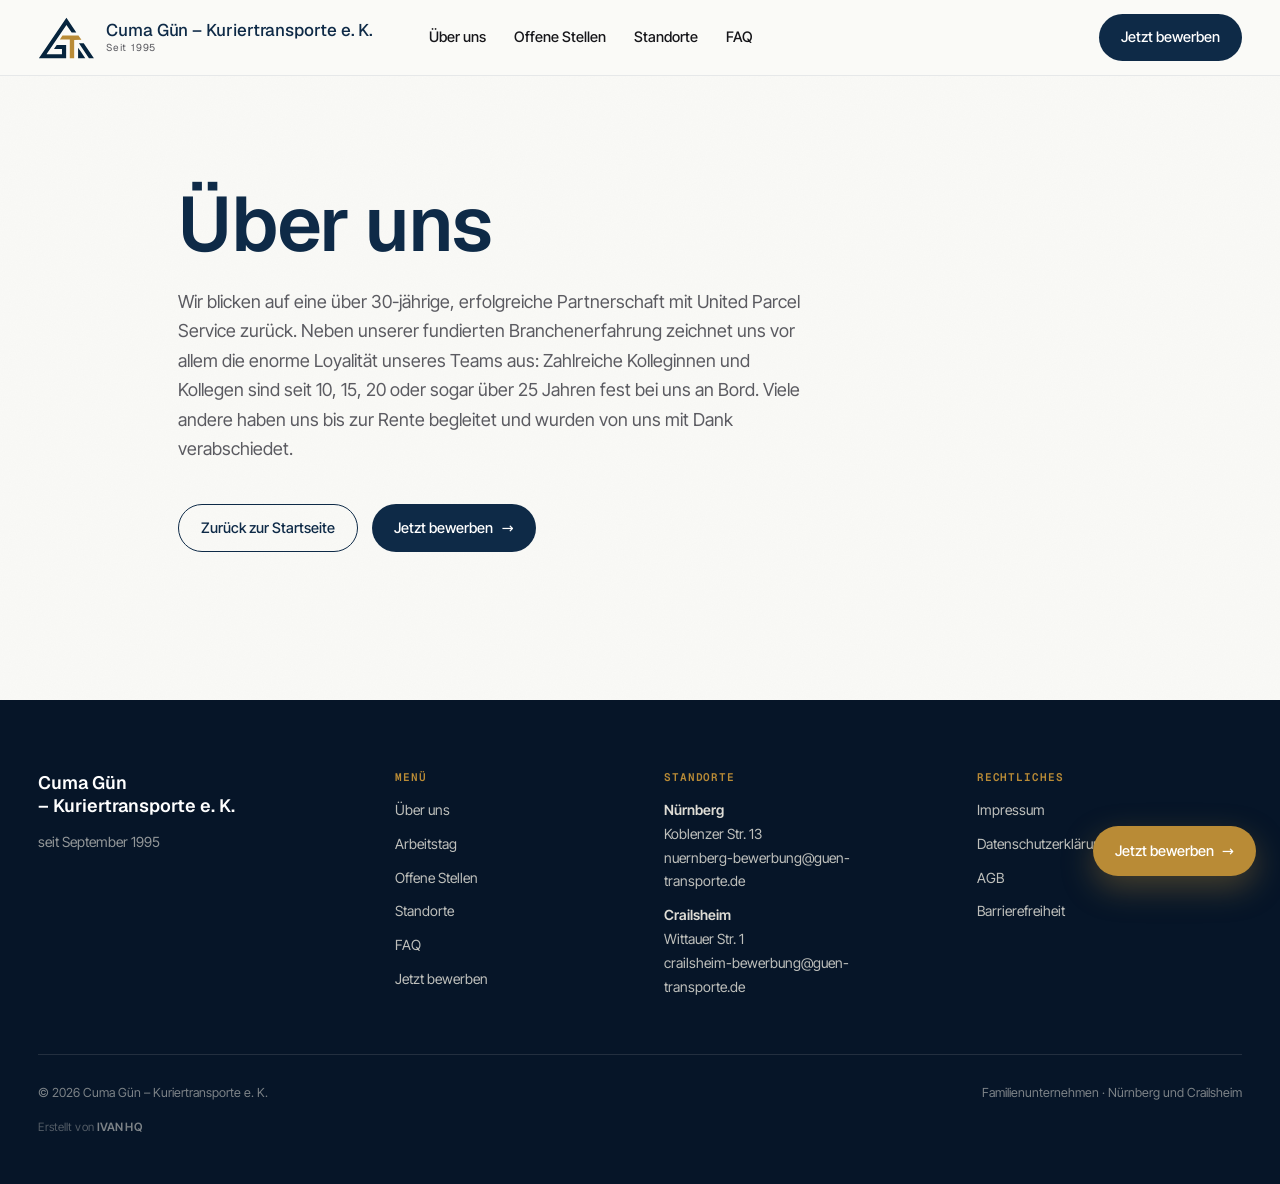
==== commit 06408993: "Prüfung vor dem Livegang: Formular, Sicherheit, Barrierefreiheit, Installationsanleitung bewerbung.p" ====
--- a/ueber-uns.html
+++ b/ueber-uns.html
@@ -3,13 +3,12 @@
 <head>
 <meta charset="UTF-8" />
 <meta name="viewport" content="width=device-width, initial-scale=1.0" />
-<meta name="robots" content="noindex, nofollow">
 <title>Über uns · Cuma Gün – Kuriertransporte e. K.</title>
 <meta name="description" content="Paketzusteller werden bei Cuma Gün – Kuriertransporte e. K. – Familienunternehmen seit September 1995, im Auftrag von United Parcel Service. Standorte Nürnberg und Crailsheim." />
 
 <!-- OpenGraph -->
-<meta property="og:title" content="Karriere · Cuma Gün – Kuriertransporte e. K." />
-<meta property="og:description" content="Werden Sie Paketzusteller bei einem familiengeführten Logistikbetrieb mit 30 Jahren Erfahrung – im Auftrag von United Parcel Service." />
+<meta property="og:title" content="Über uns · Cuma Gün – Kuriertransporte e. K." />
+<meta property="og:description" content="Werden Sie Paketzusteller bei einem familiengeführten Logistikbetrieb mit über 30 Jahren Erfahrung – im Auftrag von United Parcel Service." />
 <meta property="og:type" content="website" />
 <!-- Domain-bound URLs (keep together — change all four on a domain move) -->
 <meta property="og:url" content="https://www.guen-transporte.de/ueber-uns.html" />
@@ -31,7 +30,7 @@
 <script type="application/ld+json">
 {
   "@context": "https://schema.org",
-  "@type": "MovingCompany",
+  "@type": "LocalBusiness",
   "name": "Cuma Gün – Kuriertransporte e. K.",
   "foundingDate": "1995-09",
   "email": "nuernberg-bewerbung@guen-transporte.de",
@@ -626,7 +625,6 @@
 </head>
 <body>
 <a class="skip-link" href="#main">Zum Inhalt springen</a>
-<div id="preview-banner">Vorschau – diese Seite befindet sich im Aufbau</div>
 
 <!-- ============== HEADER ============== -->
 <header class="header" id="header">
@@ -646,7 +644,7 @@
     </nav>
     <div class="header__right">
       <a href="index.html#bewerbung" class="btn btn--primary header__cta" data-i18n="cta_apply">Jetzt bewerben</a>
-      <button class="burger" id="burger" aria-label="Menu"><span></span></button>
+      <button class="burger" id="burger" aria-label="Menü öffnen"><span></span></button>
     </div>
   </div>
 </header>
@@ -675,7 +673,7 @@
 <section class="ueber">
   <div class="container">
     <h1 class="ueber__h1" data-i18n="ueber_h1">Über uns</h1>
-    <p class="ueber__body" data-i18n="ueber_body">Wir blicken auf eine über 30-jährige, erfolgreiche Partnerschaft mit United Parcel Service zurück. Neben unserer fundierten Branchenerfahrung zeichnet uns vor allem die enorme Loyalität unseres Teams aus: Zahlreiche Kolleginnen und Kollegen sind seit 10, 15, 20 oder sogar über 25 Jahren fest bei uns an Bord. Viele andere haben uns bis zu ihrer Vollzeitrente begleitet und wurden von uns dankend verabschiedet.</p>
+    <p class="ueber__body" data-i18n="ueber_body">Wir blicken auf eine über 30-jährige, erfolgreiche Partnerschaft mit United Parcel Service zurück. Neben unserer fundierten Branchenerfahrung zeichnet uns vor allem die enorme Loyalität unseres Teams aus: Zahlreiche Kolleginnen und Kollegen sind seit 10, 15, 20 oder sogar über 25 Jahren fest bei uns an Bord. Viele andere haben uns bis zur Rente begleitet und wurden von uns mit Dank verabschiedet.</p>
     <div class="ueber__cta">
       <a href="index.html" class="btn btn--ghost" data-i18n="ueber_home">Zurück zur Startseite</a>
       <a href="index.html#bewerbung" class="btn btn--primary"><span data-i18n="cta_apply">Jetzt bewerben</span> <span class="arrow">→</span></a>
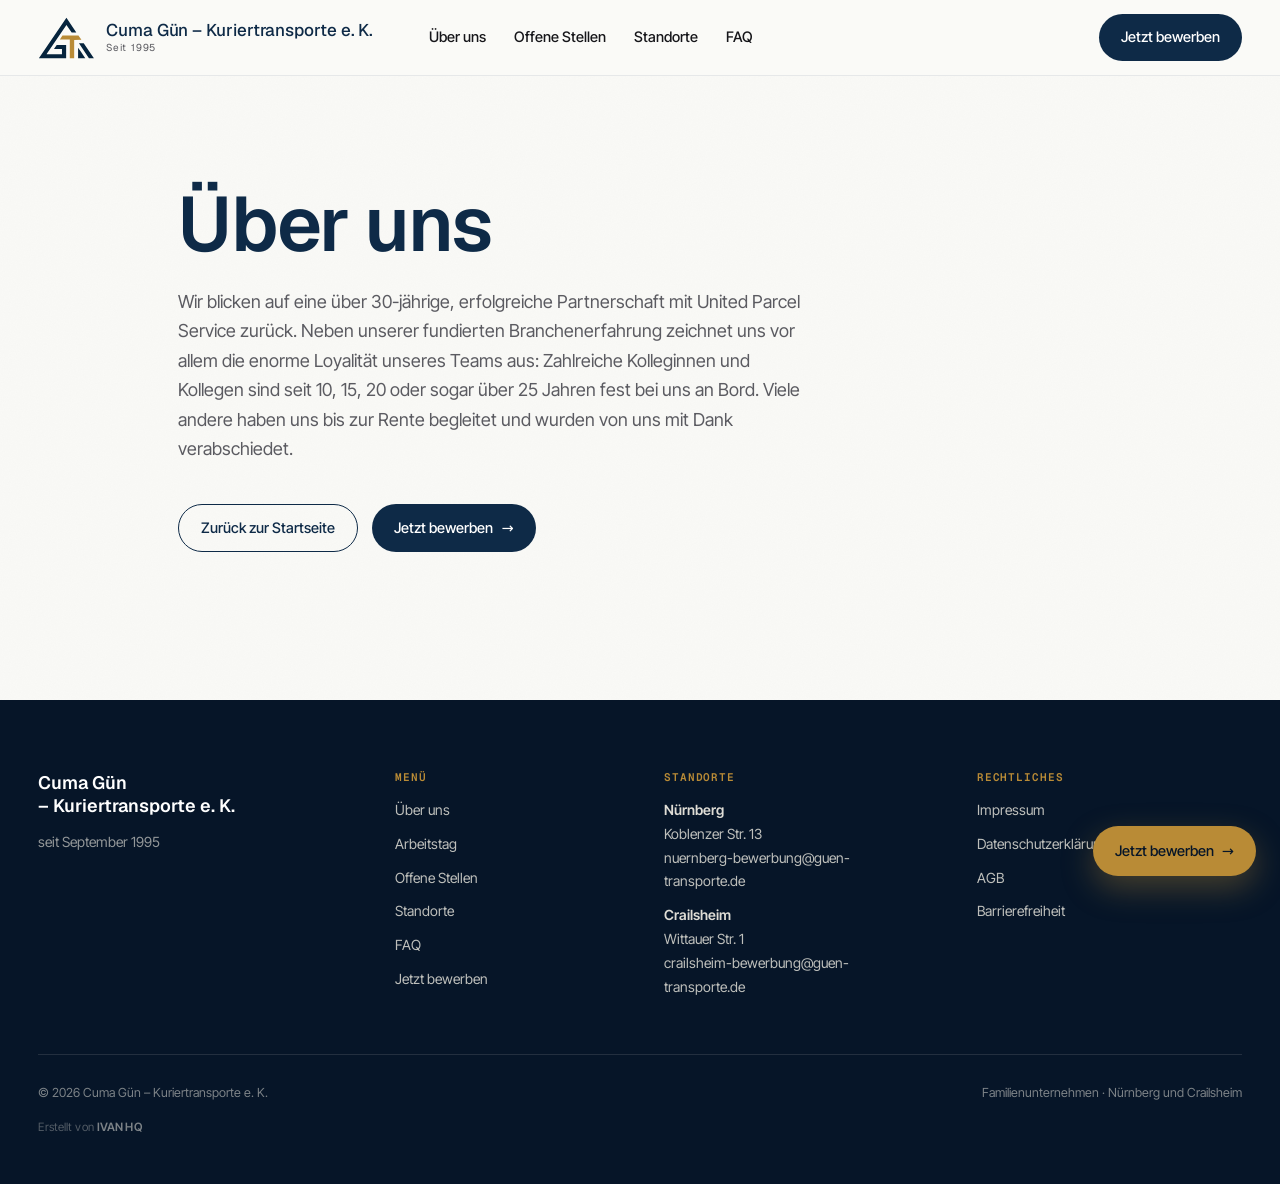
==== commit 9a2c04c2: "Livegang: Formular robuster, Bilder als WebP, Bronze-Kontrast, Rechtstexte - bewerbung.php: nur HTTP" ====
--- a/ueber-uns.html
+++ b/ueber-uns.html
@@ -24,7 +24,7 @@
 <!-- Fonts: Geist + Inter Tight + Geist Mono -->
 <link rel="preload" href="fonts/InterTight-Variable.woff2" as="font" type="font/woff2" crossorigin>
 <link rel="preload" href="fonts/Geist-Variable.woff2" as="font" type="font/woff2" crossorigin>
-<link rel="stylesheet" href="fonts/fonts.css">
+<link rel="stylesheet" href="fonts/fonts.css?v=20261007">
 
 <!-- JSON-LD -->
 <script type="application/ld+json">
@@ -621,6 +621,8 @@
   opacity: 0.7;
 }
 
+/* Lesbare Schrift auf Bronze (Kontrast ≥ 4,5) */
+.sticky-apply { color: var(--navy-deep) !important; }
 </style>
 </head>
 <body>
@@ -911,6 +913,6 @@
   <span class="arrow">→</span>
 </a>
 
-<script src="app.js"></script>
+<script src="app.js?v=20261007"></script>
 </body>
 </html>
